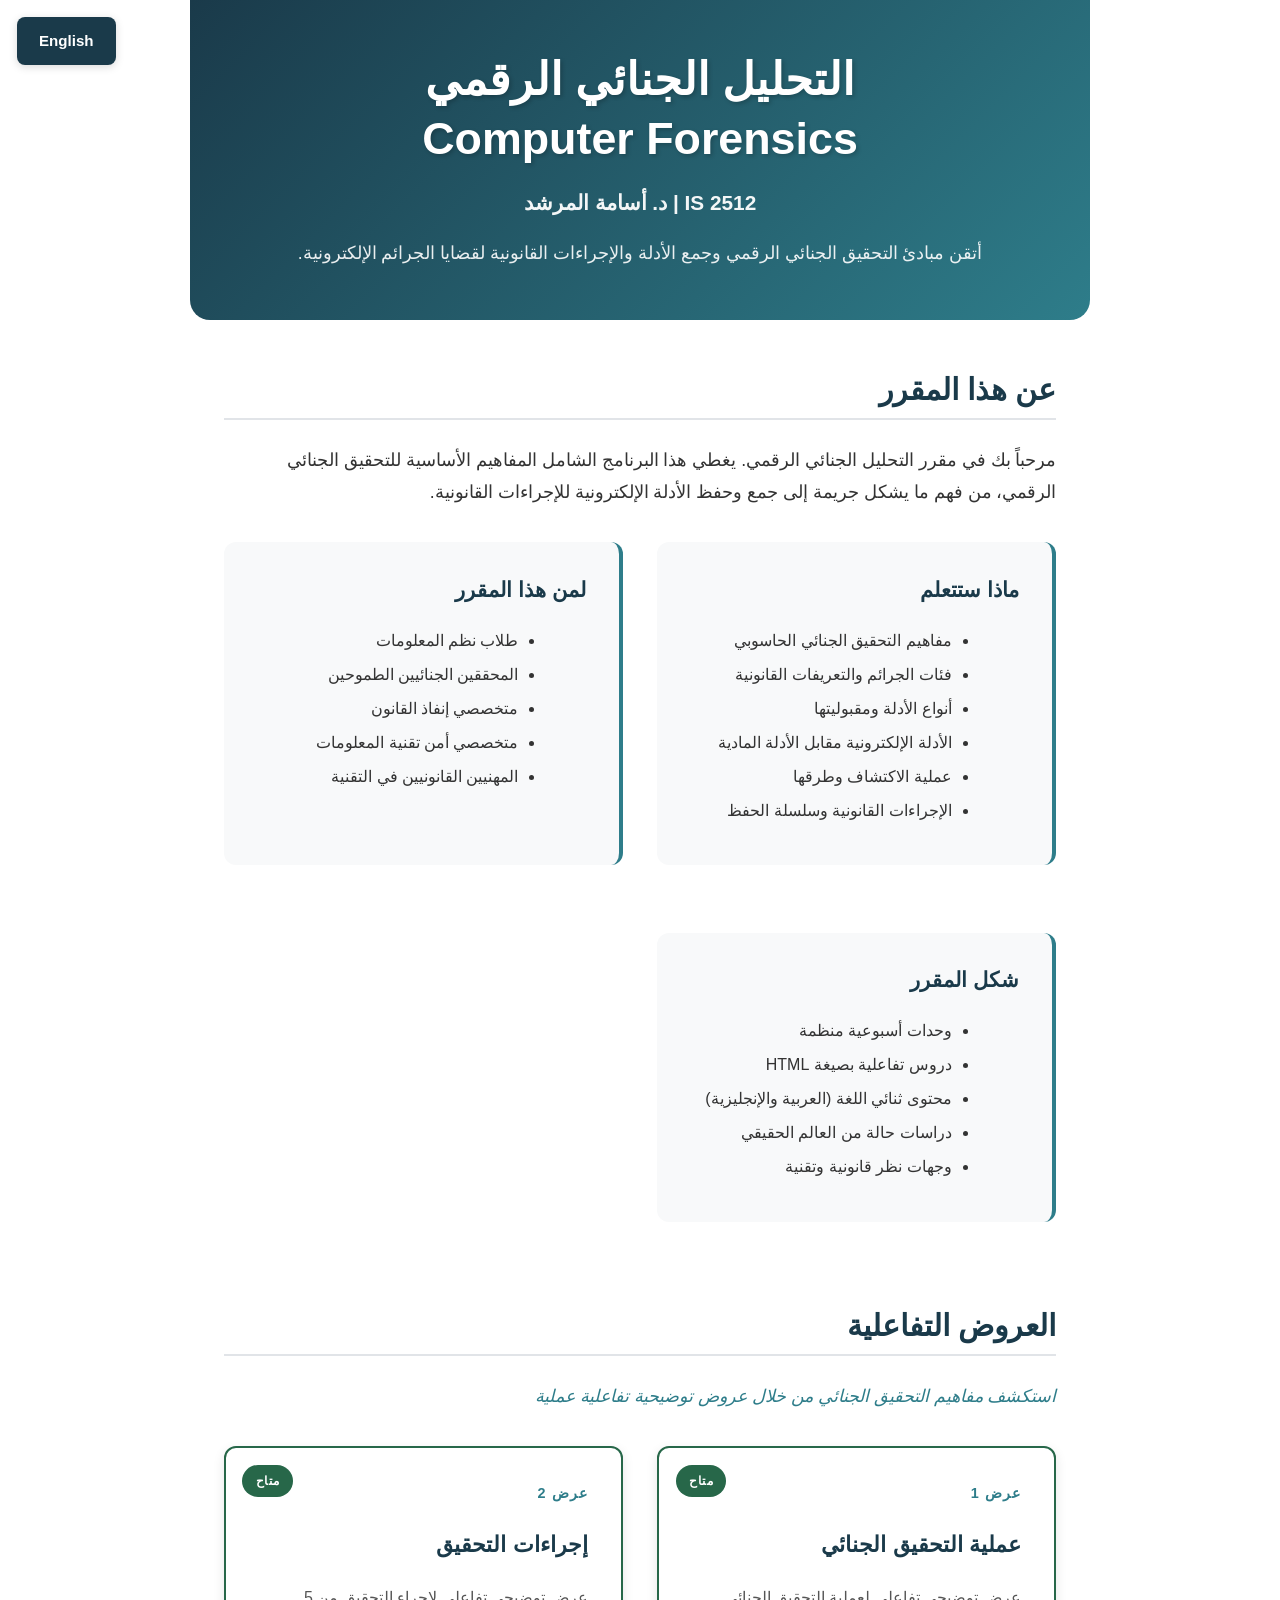
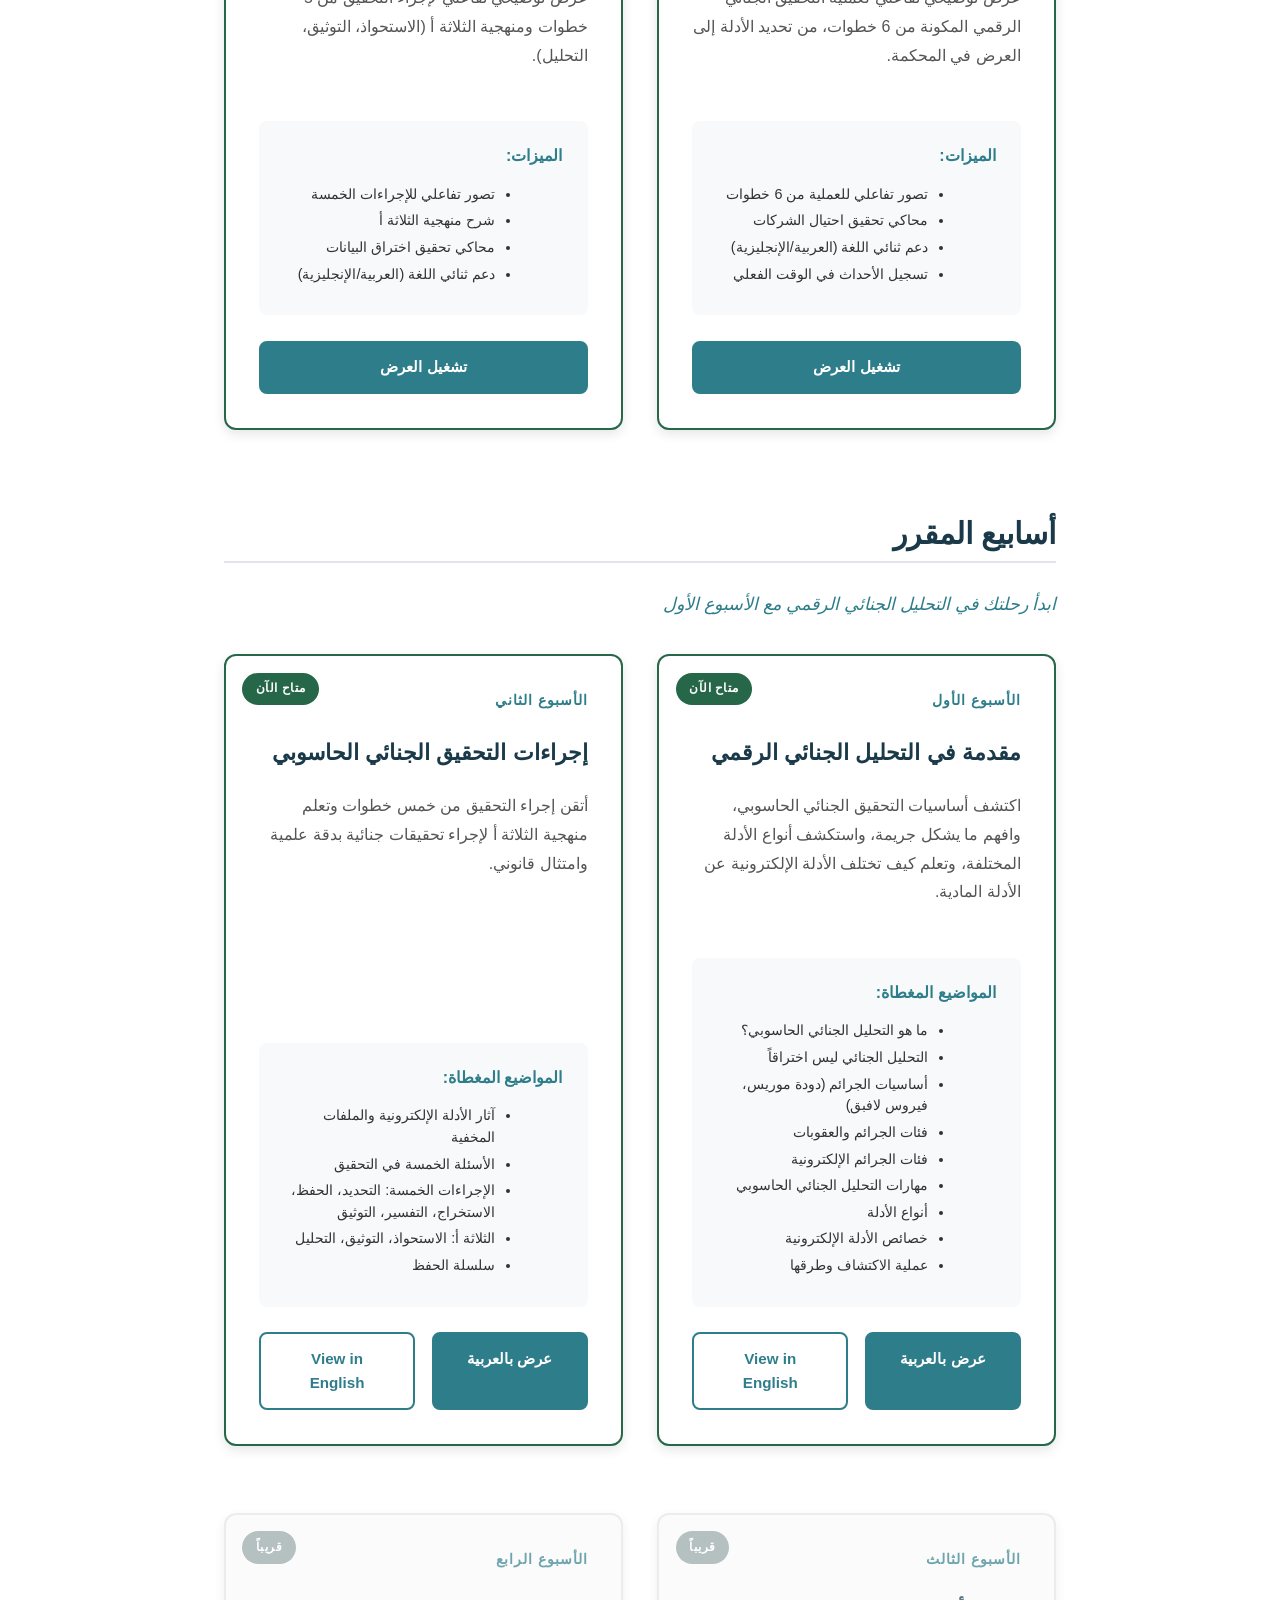
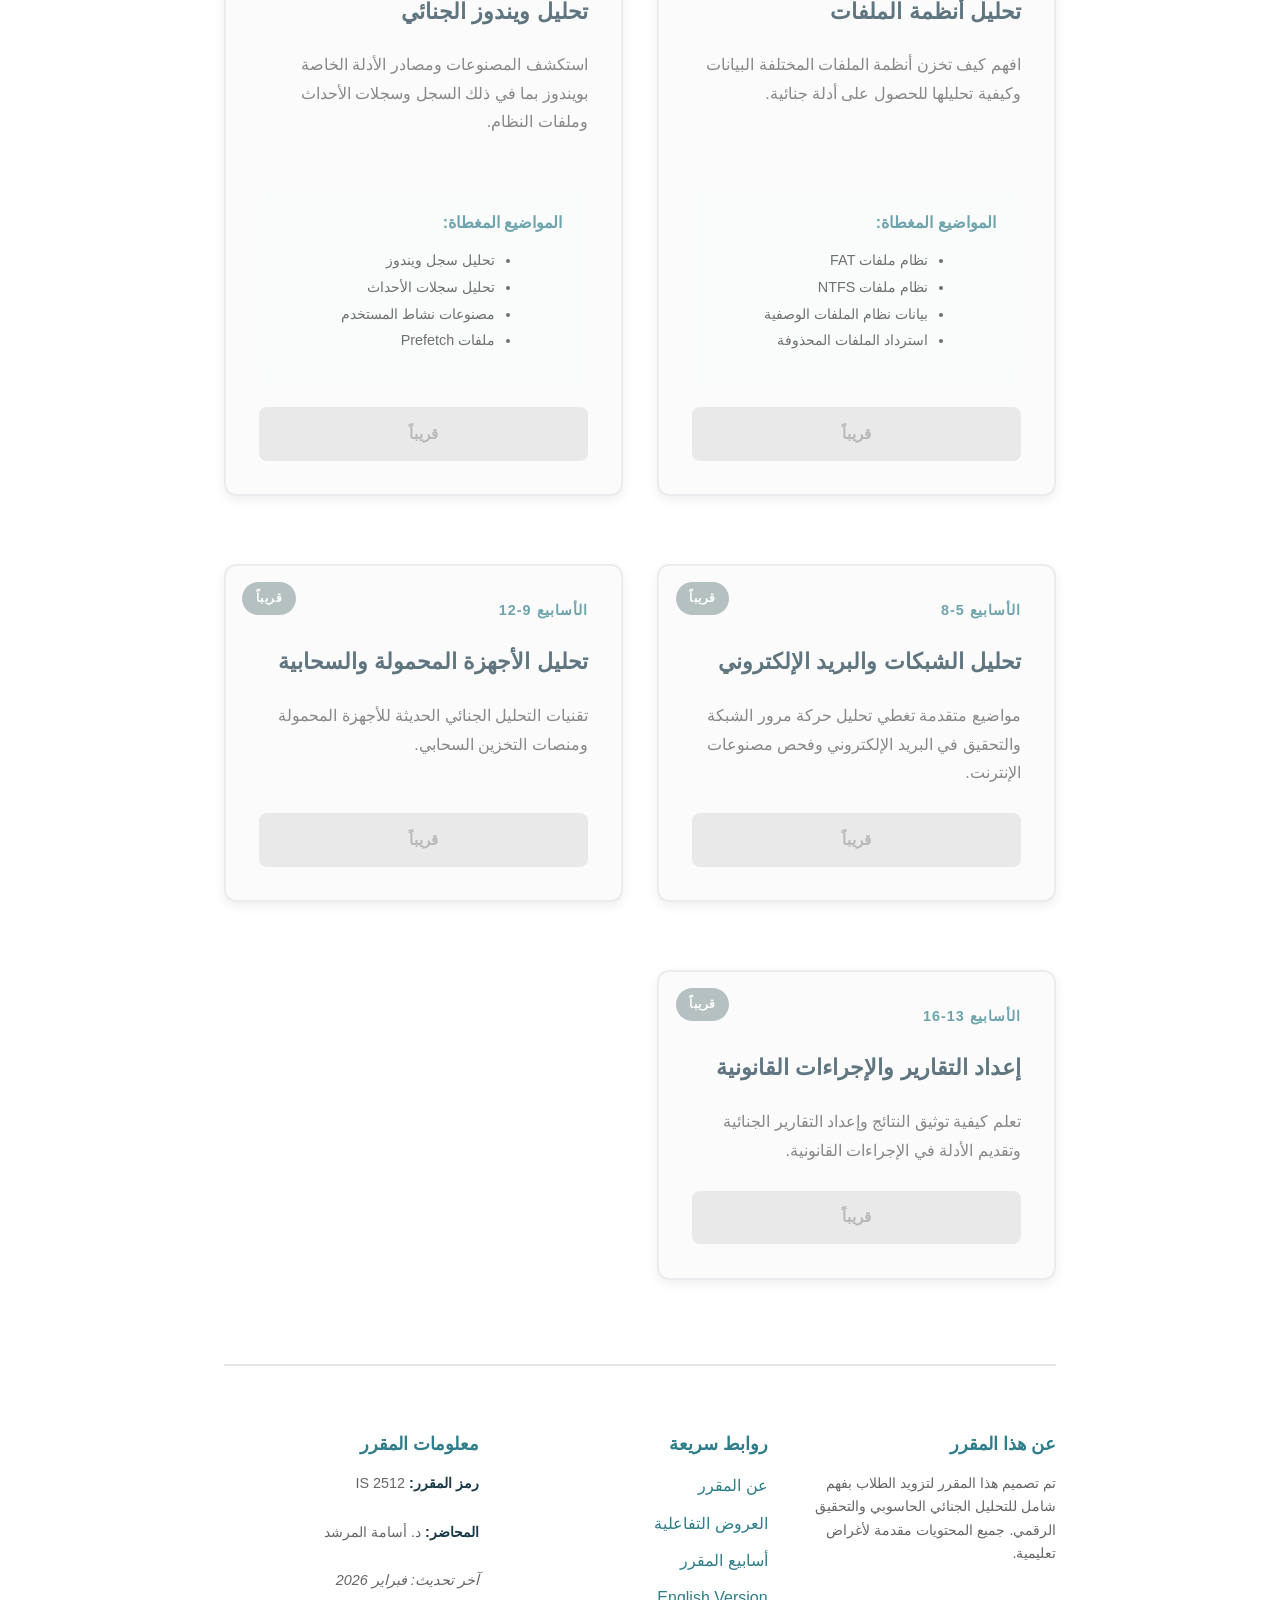
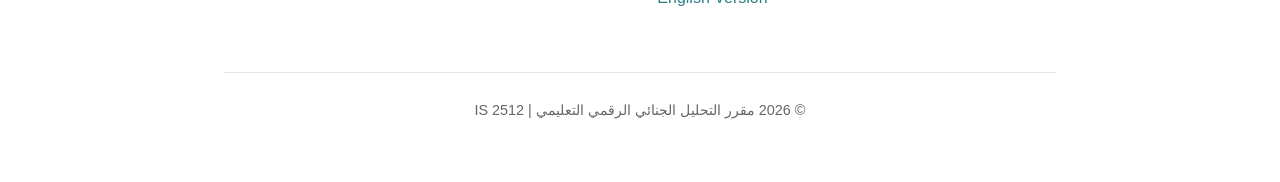
==== index_ar.html @ ced3e957 "first commit" ====
<!DOCTYPE html>
<html lang="ar" dir="rtl">
<head>
    <meta charset="UTF-8">
    <meta name="viewport" content="width=device-width, initial-scale=1.0">
    <meta name="description" content="مقرر التحليل الجنائي الرقمي - تعلم التحقيق الجنائي الرقمي وجمع الأدلة والجرائم الإلكترونية والإجراءات القانونية">
    <meta name="keywords" content="التحليل الجنائي الرقمي, الجرائم الإلكترونية, الأدلة الرقمية, التحقيق, الإجراءات القانونية, تعليم">
    <title>التحليل الجنائي الرقمي | Computer Forensics</title>
    <link rel="stylesheet" href="css/styles.css">
    <link href="https://fonts.googleapis.com/css2?family=Cairo:wght@400;600;700&display=swap" rel="stylesheet">
</head>
<body>
    <!-- Language Switcher -->
    <div class="language-switcher">
        <a href="index.html" class="lang-button" title="Switch to English">English</a>
    </div>

    <header class="course-header">
        <h1>التحليل الجنائي الرقمي<br>Computer Forensics</h1>
        <p class="course-subtitle">IS 2512 | د. أسامة المرشد</p>
        <p class="course-tagline">أتقن مبادئ التحقيق الجنائي الرقمي وجمع الأدلة والإجراءات القانونية لقضايا الجرائم الإلكترونية.</p>
    </header>

    <main>
        <!-- Course Overview Section -->
        <section id="overview" class="course-overview">
            <h2>عن هذا المقرر</h2>
            <p class="overview-intro">
                مرحباً بك في مقرر التحليل الجنائي الرقمي. يغطي هذا البرنامج الشامل
                المفاهيم الأساسية للتحقيق الجنائي الرقمي، من فهم ما يشكل جريمة
                إلى جمع وحفظ الأدلة الإلكترونية للإجراءات القانونية.
            </p>

            <div class="overview-grid">
                <article class="overview-card">
                    <h3>ماذا ستتعلم</h3>
                    <ul>
                        <li>مفاهيم التحقيق الجنائي الحاسوبي</li>
                        <li>فئات الجرائم والتعريفات القانونية</li>
                        <li>أنواع الأدلة ومقبوليتها</li>
                        <li>الأدلة الإلكترونية مقابل الأدلة المادية</li>
                        <li>عملية الاكتشاف وطرقها</li>
                        <li>الإجراءات القانونية وسلسلة الحفظ</li>
                    </ul>
                </article>

                <article class="overview-card">
                    <h3>لمن هذا المقرر</h3>
                    <ul>
                        <li>طلاب نظم المعلومات</li>
                        <li>المحققين الجنائيين الطموحين</li>
                        <li>متخصصي إنفاذ القانون</li>
                        <li>متخصصي أمن تقنية المعلومات</li>
                        <li>المهنيين القانونيين في التقنية</li>
                    </ul>
                </article>

                <article class="overview-card">
                    <h3>شكل المقرر</h3>
                    <ul>
                        <li>وحدات أسبوعية منظمة</li>
                        <li>دروس تفاعلية بصيغة HTML</li>
                        <li>محتوى ثنائي اللغة (العربية والإنجليزية)</li>
                        <li>دراسات حالة من العالم الحقيقي</li>
                        <li>وجهات نظر قانونية وتقنية</li>
                    </ul>
                </article>
            </div>
        </section>

        <!-- Interactive Demos Section -->
        <section id="demos" class="modules-section">
            <h2>العروض التفاعلية</h2>
            <p class="section-intro">استكشف مفاهيم التحقيق الجنائي من خلال عروض توضيحية تفاعلية عملية</p>

            <div class="week-cards-grid">
                <!-- Forensic Process Demo -->
                <article class="week-card available">
                    <div class="week-number">عرض 1</div>
                    <span class="status-badge available">متاح</span>

                    <h3>عملية التحقيق الجنائي</h3>
                    <p class="week-description">
                        عرض توضيحي تفاعلي لعملية التحقيق الجنائي الرقمي المكونة من 6 خطوات،
                        من تحديد الأدلة إلى العرض في المحكمة.
                    </p>

                    <div class="week-topics">
                        <h4>الميزات:</h4>
                        <ul>
                            <li>تصور تفاعلي للعملية من 6 خطوات</li>
                            <li>محاكي تحقيق احتيال الشركات</li>
                            <li>دعم ثنائي اللغة (العربية/الإنجليزية)</li>
                            <li>تسجيل الأحداث في الوقت الفعلي</li>
                        </ul>
                    </div>

                    <div class="week-actions">
                        <a href="demos/forensic_process_demo.html" class="btn btn-primary">
                            <span>تشغيل العرض</span>
                        </a>
                    </div>
                </article>

                <!-- Investigation Procedures Demo -->
                <article class="week-card available">
                    <div class="week-number">عرض 2</div>
                    <span class="status-badge available">متاح</span>

                    <h3>إجراءات التحقيق</h3>
                    <p class="week-description">
                        عرض توضيحي تفاعلي لإجراء التحقيق من 5 خطوات
                        ومنهجية الثلاثة أ (الاستحواذ، التوثيق، التحليل).
                    </p>

                    <div class="week-topics">
                        <h4>الميزات:</h4>
                        <ul>
                            <li>تصور تفاعلي للإجراءات الخمسة</li>
                            <li>شرح منهجية الثلاثة أ</li>
                            <li>محاكي تحقيق اختراق البيانات</li>
                            <li>دعم ثنائي اللغة (العربية/الإنجليزية)</li>
                        </ul>
                    </div>

                    <div class="week-actions">
                        <a href="demos/investigation_procedures_demo.html" class="btn btn-primary">
                            <span>تشغيل العرض</span>
                        </a>
                    </div>
                </article>
            </div>
        </section>

        <!-- Course Weeks Section -->
        <section id="modules" class="modules-section">
            <h2>أسابيع المقرر</h2>
            <p class="section-intro">ابدأ رحلتك في التحليل الجنائي الرقمي مع الأسبوع الأول</p>

            <div class="week-cards-grid">
                <!-- Week 1 - Available -->
                <article class="week-card available">
                    <div class="week-number">الأسبوع الأول</div>
                    <span class="status-badge available">متاح الآن</span>

                    <h3>مقدمة في التحليل الجنائي الرقمي</h3>
                    <p class="week-description">
                        اكتشف أساسيات التحقيق الجنائي الحاسوبي، وافهم ما يشكل جريمة،
                        واستكشف أنواع الأدلة المختلفة، وتعلم كيف تختلف الأدلة الإلكترونية
                        عن الأدلة المادية.
                    </p>

                    <div class="week-topics">
                        <h4>المواضيع المغطاة:</h4>
                        <ul>
                            <li>ما هو التحليل الجنائي الحاسوبي؟</li>
                            <li>التحليل الجنائي ليس اختراقاً</li>
                            <li>أساسيات الجرائم (دودة موريس، فيروس لافبق)</li>
                            <li>فئات الجرائم والعقوبات</li>
                            <li>فئات الجرائم الإلكترونية</li>
                            <li>مهارات التحليل الجنائي الحاسوبي</li>
                            <li>أنواع الأدلة</li>
                            <li>خصائص الأدلة الإلكترونية</li>
                            <li>عملية الاكتشاف وطرقها</li>
                        </ul>
                    </div>

                    <div class="week-actions">
                        <a href="weeks/week1_ar.html" class="btn btn-primary">
                            <span>عرض بالعربية</span>
                        </a>
                        <a href="weeks/week1.html" class="btn btn-secondary">
                            <span>View in English</span>
                        </a>
                    </div>
                </article>

                <!-- Week 2 - Available -->
                <article class="week-card available">
                    <div class="week-number">الأسبوع الثاني</div>
                    <span class="status-badge available">متاح الآن</span>

                    <h3>إجراءات التحقيق الجنائي الحاسوبي</h3>
                    <p class="week-description">
                        أتقن إجراء التحقيق من خمس خطوات وتعلم منهجية الثلاثة أ
                        لإجراء تحقيقات جنائية بدقة علمية وامتثال قانوني.
                    </p>

                    <div class="week-topics">
                        <h4>المواضيع المغطاة:</h4>
                        <ul>
                            <li>آثار الأدلة الإلكترونية والملفات المخفية</li>
                            <li>الأسئلة الخمسة في التحقيق</li>
                            <li>الإجراءات الخمسة: التحديد، الحفظ، الاستخراج، التفسير، التوثيق</li>
                            <li>الثلاثة أ: الاستحواذ، التوثيق، التحليل</li>
                            <li>سلسلة الحفظ</li>
                        </ul>
                    </div>

                    <div class="week-actions">
                        <a href="weeks/week2_ar.html" class="btn btn-primary">
                            <span>عرض بالعربية</span>
                        </a>
                        <a href="weeks/week2.html" class="btn btn-secondary">
                            <span>View in English</span>
                        </a>
                    </div>
                </article>

                <!-- Week 3 - Coming Soon -->
                <article class="week-card coming-soon">
                    <div class="week-number">الأسبوع الثالث</div>
                    <span class="status-badge coming-soon">قريباً</span>

                    <h3>تحليل أنظمة الملفات</h3>
                    <p class="week-description">
                        افهم كيف تخزن أنظمة الملفات المختلفة البيانات وكيفية
                        تحليلها للحصول على أدلة جنائية.
                    </p>

                    <div class="week-topics">
                        <h4>المواضيع المغطاة:</h4>
                        <ul>
                            <li>نظام ملفات FAT</li>
                            <li>نظام ملفات NTFS</li>
                            <li>بيانات نظام الملفات الوصفية</li>
                            <li>استرداد الملفات المحذوفة</li>
                        </ul>
                    </div>

                    <div class="week-actions">
                        <a href="#" class="btn btn-disabled">
                            <span>قريباً</span>
                        </a>
                    </div>
                </article>

                <!-- Week 4 - Coming Soon -->
                <article class="week-card coming-soon">
                    <div class="week-number">الأسبوع الرابع</div>
                    <span class="status-badge coming-soon">قريباً</span>

                    <h3>تحليل ويندوز الجنائي</h3>
                    <p class="week-description">
                        استكشف المصنوعات ومصادر الأدلة الخاصة بويندوز
                        بما في ذلك السجل وسجلات الأحداث وملفات النظام.
                    </p>

                    <div class="week-topics">
                        <h4>المواضيع المغطاة:</h4>
                        <ul>
                            <li>تحليل سجل ويندوز</li>
                            <li>تحليل سجلات الأحداث</li>
                            <li>مصنوعات نشاط المستخدم</li>
                            <li>ملفات Prefetch</li>
                        </ul>
                    </div>

                    <div class="week-actions">
                        <a href="#" class="btn btn-disabled">
                            <span>قريباً</span>
                        </a>
                    </div>
                </article>

                <!-- Weeks 5-16 Coming Soon (simplified) -->
                <article class="week-card coming-soon">
                    <div class="week-number">الأسابيع 5-8</div>
                    <span class="status-badge coming-soon">قريباً</span>

                    <h3>تحليل الشبكات والبريد الإلكتروني</h3>
                    <p class="week-description">
                        مواضيع متقدمة تغطي تحليل حركة مرور الشبكة والتحقيق في البريد الإلكتروني
                        وفحص مصنوعات الإنترنت.
                    </p>

                    <div class="week-actions">
                        <a href="#" class="btn btn-disabled">
                            <span>قريباً</span>
                        </a>
                    </div>
                </article>

                <article class="week-card coming-soon">
                    <div class="week-number">الأسابيع 9-12</div>
                    <span class="status-badge coming-soon">قريباً</span>

                    <h3>تحليل الأجهزة المحمولة والسحابية</h3>
                    <p class="week-description">
                        تقنيات التحليل الجنائي الحديثة للأجهزة المحمولة ومنصات
                        التخزين السحابي.
                    </p>

                    <div class="week-actions">
                        <a href="#" class="btn btn-disabled">
                            <span>قريباً</span>
                        </a>
                    </div>
                </article>

                <article class="week-card coming-soon">
                    <div class="week-number">الأسابيع 13-16</div>
                    <span class="status-badge coming-soon">قريباً</span>

                    <h3>إعداد التقارير والإجراءات القانونية</h3>
                    <p class="week-description">
                        تعلم كيفية توثيق النتائج وإعداد التقارير الجنائية
                        وتقديم الأدلة في الإجراءات القانونية.
                    </p>

                    <div class="week-actions">
                        <a href="#" class="btn btn-disabled">
                            <span>قريباً</span>
                        </a>
                    </div>
                </article>
            </div>
        </section>
    </main>

    <footer>
        <section class="footer-content">
            <div class="footer-info">
                <h3>عن هذا المقرر</h3>
                <p>
                    تم تصميم هذا المقرر لتزويد الطلاب بفهم شامل
                    للتحليل الجنائي الحاسوبي والتحقيق الرقمي. جميع المحتويات مقدمة لأغراض تعليمية.
                </p>
            </div>

            <div class="footer-links">
                <h3>روابط سريعة</h3>
                <ul>
                    <li><a href="#overview">عن المقرر</a></li>
                    <li><a href="#demos">العروض التفاعلية</a></li>
                    <li><a href="#modules">أسابيع المقرر</a></li>
                    <li><a href="index.html">English Version</a></li>
                </ul>
            </div>

            <div class="footer-license">
                <h3>معلومات المقرر</h3>
                <p>
                    <strong>رمز المقرر:</strong> IS 2512
                </p>
                <p>
                    <strong>المحاضر:</strong> د. أسامة المرشد
                </p>
                <p class="last-updated">آخر تحديث: فبراير 2026</p>
            </div>
        </section>

        <div class="footer-bottom">
            <p>&copy; 2026 مقرر التحليل الجنائي الرقمي التعليمي | IS 2512</p>
        </div>
    </footer>
</body>
</html>
---- css/styles.css ----
/* ===================================
   Computer Forensics Course
   Stylesheet for Screen and Print
   Based on Network Security Style
   =================================== */

/* === BASE STYLES === */
* {
    margin: 0;
    padding: 0;
    box-sizing: border-box;
}

:root {
    /* Color Palette - Forensics Investigation Theme */
    --primary-color: #1a3a4a;
    --secondary-color: #2e7d8a;
    --accent-color: #d4af37;
    --text-color: #333;
    --light-gray: #f8f9fa;
    --border-color: #e1e4e8;
    --highlight-bg: #fff3cd;
    --success-color: #276749;
    --warning-color: #c05621;

    /* Typography */
    --font-family: -apple-system, BlinkMacSystemFont, "Segoe UI", Helvetica, Arial, sans-serif;
    --mono-font: "Courier New", Courier, monospace;
    --base-font-size: 16px;
    --line-height: 1.6;

    /* Spacing */
    --spacing-xs: 0.5rem;
    --spacing-sm: 1rem;
    --spacing-md: 1.5rem;
    --spacing-lg: 2rem;
    --spacing-xl: 3rem;
}

body {
    font-family: var(--font-family);
    font-size: var(--base-font-size);
    line-height: var(--line-height);
    color: var(--text-color);
    background-color: #ffffff;
    max-width: 900px;
    margin: 0 auto;
    padding: var(--spacing-lg);
}

/* === TYPOGRAPHY === */
h1, h2, h3, h4, h5, h6 {
    color: var(--primary-color);
    font-weight: 600;
    line-height: 1.3;
    margin-top: var(--spacing-lg);
    margin-bottom: var(--spacing-md);
}

h1 {
    font-size: 2.5em;
    border-bottom: 3px solid var(--secondary-color);
    padding-bottom: var(--spacing-sm);
    margin-top: 0;
}

h2 {
    font-size: 2em;
    border-bottom: 2px solid var(--border-color);
    padding-bottom: var(--spacing-xs);
}

h3 {
    font-size: 1.5em;
    color: var(--secondary-color);
}

h4 {
    font-size: 1.2em;
    font-weight: 600;
}

p {
    margin-bottom: var(--spacing-md);
}

ul, ol {
    margin-left: var(--spacing-lg);
    margin-bottom: var(--spacing-md);
}

li {
    margin-bottom: var(--spacing-xs);
}

ul ul, ol ol, ul ol, ol ul {
    margin-top: var(--spacing-xs);
    margin-bottom: var(--spacing-xs);
}

strong {
    color: var(--primary-color);
    font-weight: 600;
}

em {
    font-style: italic;
    color: var(--accent-color);
}

/* === HEADER === */
header {
    text-align: center;
    margin-bottom: var(--spacing-xl);
    padding: var(--spacing-lg);
    background: linear-gradient(135deg, var(--primary-color) 0%, var(--secondary-color) 100%);
    color: white;
    border-radius: 8px;
}

header h1 {
    color: white;
    border-bottom: none;
    margin-bottom: var(--spacing-sm);
}

.subtitle {
    font-size: 1.2em;
    font-style: italic;
    opacity: 0.9;
}

/* === TABLE OF CONTENTS === */
.table-of-contents {
    background-color: var(--light-gray);
    border: 2px solid var(--border-color);
    border-radius: 8px;
    padding: var(--spacing-md);
    margin-bottom: var(--spacing-xl);
}

.table-of-contents h2 {
    font-size: 1.3em;
    margin-top: 0;
    border-bottom: none;
    color: var(--secondary-color);
}

.table-of-contents ul {
    list-style-type: none;
    margin-left: 0;
}

.table-of-contents li {
    margin-bottom: var(--spacing-sm);
}

.table-of-contents a {
    color: var(--secondary-color);
    text-decoration: none;
    font-weight: 500;
    transition: color 0.3s ease;
}

.table-of-contents a:hover {
    color: var(--accent-color);
    text-decoration: underline;
}

/* === SECTIONS === */
section {
    margin-bottom: var(--spacing-xl);
}

.content-section {
    border-left: 4px solid var(--secondary-color);
    padding-left: var(--spacing-lg);
}

.section-intro {
    font-size: 1.1em;
    font-style: italic;
    color: var(--secondary-color);
    margin-bottom: var(--spacing-md);
}

/* === LEARNING OBJECTIVES === */
.learning-objectives {
    background-color: #e0f4f5;
    border: 2px solid var(--secondary-color);
    border-radius: 8px;
    padding: var(--spacing-lg);
    margin-bottom: var(--spacing-xl);
}

.learning-objectives h2 {
    color: var(--secondary-color);
    margin-top: 0;
    border-bottom: none;
}

.learning-objectives ul {
    margin-bottom: 0;
}

.learning-objectives li {
    font-weight: 500;
}

/* === SPECIAL BOXES === */
.key-message,
.definition,
.key-pattern,
.limitations-box,
.warning-box,
.forensic-note {
    padding: var(--spacing-md);
    margin: var(--spacing-md) 0;
    border-radius: 6px;
    border-left: 5px solid;
}

.key-message {
    background-color: var(--highlight-bg);
    border-left-color: var(--accent-color);
}

.definition {
    background-color: #d4edda;
    border-left-color: var(--success-color);
}

.key-pattern {
    background-color: #d1ecf1;
    border-left-color: #17a2b8;
}

.limitations-box {
    background-color: #f8d7da;
    border-left-color: #c53030;
}

.warning-box {
    background-color: #fff5f5;
    border-left-color: #c53030;
}

.forensic-note {
    background-color: #ebf8ff;
    border-left-color: var(--secondary-color);
}

.example {
    background-color: var(--light-gray);
    padding: var(--spacing-md);
    margin: var(--spacing-md) 0;
    border-left: 4px solid var(--border-color);
    border-radius: 4px;
}

/* === ARTICLES (Sub-sections) === */
article {
    margin-bottom: var(--spacing-lg);
}

.forensic-component,
.forensic-concept {
    background-color: #fafbfc;
    padding: var(--spacing-md);
    margin: var(--spacing-md) 0;
    border: 1px solid var(--border-color);
    border-radius: 6px;
}

.forensic-component h4,
.forensic-concept h4 {
    color: var(--secondary-color);
    margin-top: 0;
}

/* === CODE AND DIAGRAMS === */
.diagram-code {
    margin: var(--spacing-lg) 0;
}

.diagram-code pre {
    background-color: #f6f8fa;
    border: 1px solid var(--border-color);
    border-radius: 6px;
    padding: var(--spacing-md);
    overflow-x: auto;
    font-family: var(--mono-font);
    font-size: 0.9em;
    line-height: 1.4;
}

.diagram-code code {
    color: var(--primary-color);
}

.component-explanation {
    background-color: var(--light-gray);
    padding: var(--spacing-md);
    margin: var(--spacing-md) 0;
    border-radius: 6px;
}

.component-explanation p {
    margin-bottom: var(--spacing-sm);
}

.component-explanation strong {
    color: var(--secondary-color);
}

/* === IMAGES === */
figure {
    margin: var(--spacing-lg) 0;
    text-align: center;
}

figure img {
    max-width: 100%;
    height: auto;
    border: 1px solid var(--border-color);
    border-radius: 8px;
    box-shadow: 0 4px 6px rgba(0, 0, 0, 0.1);
}

figcaption {
    margin-top: var(--spacing-sm);
    font-style: italic;
    color: #666;
    font-size: 0.9em;
}

.content-image {
    max-width: 100%;
    height: auto;
    display: block;
    margin: 1.5rem auto;
    border: 1px solid var(--border-color);
    border-radius: 8px;
    box-shadow: 0 4px 6px rgba(0, 0, 0, 0.1);
}

/* === SUMMARY === */
.summary {
    background-color: #f0f9ff;
    padding: var(--spacing-lg);
    border: 2px solid var(--secondary-color);
    border-radius: 8px;
}

.summary h2 {
    color: var(--secondary-color);
    margin-top: 0;
}

.summary ol {
    margin-left: var(--spacing-xl);
}

.summary li {
    margin-bottom: var(--spacing-md);
    font-size: 1.05em;
}

/* === TABLES === */
table {
    width: 100%;
    border-collapse: collapse;
    margin: var(--spacing-md) 0;
    background: white;
    font-size: 0.95em;
}

table, th, td {
    border: 1px solid var(--border-color);
}

th, td {
    padding: 0.75rem 1rem;
    text-align: left;
    vertical-align: top;
    word-wrap: break-word;
    overflow-wrap: break-word;
    hyphens: auto;
}

th {
    background: var(--primary-color);
    color: white;
    font-weight: 600;
    white-space: nowrap;
}

td {
    background: white;
}

tbody tr:nth-child(even) td {
    background: var(--light-gray);
}

/* RTL table support */
[dir="rtl"] th,
[dir="rtl"] td {
    text-align: right;
}

/* === FOOTER === */
footer {
    margin-top: var(--spacing-xl);
    padding-top: var(--spacing-lg);
    border-top: 2px solid var(--border-color);
}

#image-credits {
    background-color: var(--light-gray);
    padding: var(--spacing-md);
    border-radius: 6px;
}

#image-credits h2 {
    font-size: 1.2em;
    margin-top: 0;
}

.credits-intro {
    font-style: italic;
    color: #666;
}

.credits-list {
    list-style-type: none;
    margin-left: 0;
    font-size: 0.85em;
}

.credits-list li {
    padding: var(--spacing-xs) 0;
    border-bottom: 1px solid var(--border-color);
}

.credits-list li:last-child {
    border-bottom: none;
}

/* === LINKS === */
a {
    color: var(--secondary-color);
    text-decoration: none;
}

a:hover {
    text-decoration: underline;
}

/* ===================================
   CSS DIAGRAMS FOR FORENSICS COURSE
   =================================== */

/* === GENERAL DIAGRAM STYLES === */
.diagram-container {
    margin: var(--spacing-xl) 0;
    padding: var(--spacing-md);
    background-color: var(--light-gray);
    border-radius: 8px;
    border: 1px solid var(--border-color);
}

.diagram-title-section {
    text-align: center;
    margin-bottom: var(--spacing-lg);
}

.diagram-title {
    font-size: 1.8em;
    color: var(--primary-color);
    margin-bottom: var(--spacing-xs);
}

.diagram-subtitle {
    font-size: 1em;
    color: #666;
    font-style: italic;
    margin: 0;
}

.diagram-note {
    text-align: center;
    font-size: 0.9em;
    color: #666;
    font-style: italic;
    margin-top: var(--spacing-md);
}

/* === FORENSICS SKILLS TRIANGLE === */
.skills-triangle-container {
    display: flex;
    justify-content: center;
    align-items: center;
    padding: 2rem;
    min-height: 350px;
}

.skills-triangle {
    position: relative;
    width: 300px;
    height: 260px;
}

.skill-pillar {
    position: absolute;
    width: 120px;
    height: 80px;
    border-radius: 10px;
    display: flex;
    justify-content: center;
    align-items: center;
    text-align: center;
    color: white;
    font-weight: 700;
    font-size: 0.85em;
    cursor: pointer;
    transition: all 0.3s ease;
    border: 3px solid white;
    box-shadow: 0 4px 15px rgba(0, 0, 0, 0.2);
    padding: 0.5rem;
    text-shadow: 1px 1px 2px rgba(0, 0, 0, 0.3);
}

.skill-pillar:hover {
    transform: scale(1.1);
    box-shadow: 0 6px 20px rgba(0, 0, 0, 0.3);
}

.pillar-legal {
    background-color: #1a3a4a;
    background: linear-gradient(135deg, #1a3a4a, #2e5a6a);
    top: 0;
    left: 50%;
    transform: translateX(-50%);
}

.pillar-tech {
    background-color: #2e7d8a;
    background: linear-gradient(135deg, #2e7d8a, #3d9aa8);
    bottom: 0;
    left: 0;
}

.pillar-investigative {
    background-color: #d4af37;
    background: linear-gradient(135deg, #d4af37, #b8962e);
    bottom: 0;
    right: 0;
}

.skills-center {
    position: absolute;
    top: 50%;
    left: 50%;
    transform: translate(-50%, -30%);
    text-align: center;
    font-weight: 600;
    color: var(--primary-color);
}

/* Triangle lines */
.skills-triangle::before {
    content: '';
    position: absolute;
    top: 40px;
    left: 50%;
    width: 0;
    height: 0;
    border-left: 120px solid transparent;
    border-right: 120px solid transparent;
    border-bottom: 180px solid rgba(46, 125, 138, 0.1);
    transform: translateX(-50%);
    z-index: -1;
}

/* === EVIDENCE TYPES GRID === */
.evidence-grid {
    display: grid;
    grid-template-columns: repeat(3, 1fr);
    gap: 1rem;
    margin: var(--spacing-lg) 0;
}

.evidence-card {
    padding: 1rem;
    border-radius: 10px;
    text-align: center;
    transition: transform 0.3s ease;
    border: 2px solid var(--border-color);
    background: white;
}

.evidence-card:hover {
    transform: translateY(-5px);
    box-shadow: 0 8px 20px rgba(0, 0, 0, 0.1);
}

.evidence-card h4 {
    margin-top: 0.5rem;
    margin-bottom: 0.5rem;
    color: var(--primary-color);
}

.evidence-card p {
    margin: 0;
    font-size: 0.85em;
    color: #666;
}

.evidence-icon {
    font-size: 2em;
    margin-bottom: 0.5rem;
}

.evidence-artifact { border-color: #2e7d8a; }
.evidence-artifact .evidence-icon { color: #2e7d8a; }

.evidence-inculpatory { border-color: #c53030; }
.evidence-inculpatory .evidence-icon { color: #c53030; }

.evidence-exculpatory { border-color: #276749; }
.evidence-exculpatory .evidence-icon { color: #276749; }

.evidence-admissible { border-color: #d4af37; }
.evidence-admissible .evidence-icon { color: #d4af37; }

.evidence-inadmissible { border-color: #6c757d; }
.evidence-inadmissible .evidence-icon { color: #6c757d; }

.evidence-tainted { border-color: #9b2c2c; }
.evidence-tainted .evidence-icon { color: #9b2c2c; }

/* === DATA CATEGORIES GRID === */
.data-categories-grid {
    display: grid;
    grid-template-columns: repeat(auto-fit, minmax(150px, 1fr));
    gap: 1rem;
    margin: var(--spacing-lg) 0;
}

.data-category-card {
    padding: 1.5rem 1rem;
    border-radius: 10px;
    text-align: center;
    background-color: var(--primary-color);
    background: linear-gradient(135deg, var(--primary-color), var(--secondary-color));
    color: white;
    transition: transform 0.3s ease;
}

.data-category-card:hover {
    transform: translateY(-5px);
}

.data-category-card h4 {
    color: white;
    margin: 0;
    font-size: 0.95em;
    text-shadow: 1px 1px 2px rgba(0, 0, 0, 0.3);
}

/* === DISCOVERY METHODS LIST === */
.discovery-methods {
    display: grid;
    grid-template-columns: repeat(2, 1fr);
    gap: 1rem;
    margin: var(--spacing-lg) 0;
}

.discovery-method {
    padding: 1.5rem;
    border-radius: 10px;
    border: 2px solid var(--secondary-color);
    background: white;
}

.discovery-method h4 {
    color: var(--secondary-color);
    margin-top: 0;
    margin-bottom: 0.5rem;
}

.discovery-method p {
    margin: 0;
    font-size: 0.9em;
    color: #666;
}

/* === RESPONSIVE DESIGN === */
@media screen and (max-width: 768px) {
    body {
        padding: var(--spacing-sm);
    }

    h1 {
        font-size: 2em;
    }

    h2 {
        font-size: 1.6em;
    }

    h3 {
        font-size: 1.3em;
    }

    .content-section {
        padding-left: var(--spacing-sm);
        border-left-width: 3px;
    }

    .evidence-grid {
        grid-template-columns: repeat(2, 1fr);
    }

    .discovery-methods {
        grid-template-columns: 1fr;
    }

    .skills-triangle-container {
        transform: scale(0.8);
    }
}

@media screen and (max-width: 480px) {
    .skills-triangle-container {
        transform: scale(0.6);
    }

    .evidence-grid {
        grid-template-columns: 1fr;
    }
}

/* ===================================
   PRINT STYLES FOR A4 FORMAT
   =================================== */
@media print {
    @page {
        size: A4;
        margin: 2cm 1.5cm;
    }

    body {
        font-size: 11pt;
        line-height: 1.5;
        color: #000;
        background: white;
        max-width: 100%;
        padding: 0;
        margin: 0;
    }

    nav,
    .no-print,
    .table-of-contents {
        display: none !important;
    }

    h1 {
        font-size: 20pt;
        page-break-before: auto;
        page-break-after: avoid;
        margin-top: 0;
    }

    h2 {
        font-size: 16pt;
        page-break-after: avoid;
        page-break-before: auto;
        margin-top: 1.5em;
    }

    h3 {
        font-size: 13pt;
        page-break-after: avoid;
    }

    h4 {
        font-size: 12pt;
        page-break-after: avoid;
    }

    p, li {
        orphans: 3;
        widows: 3;
    }

    a[href]:after {
        content: none !important;
    }

    a {
        color: #000;
        text-decoration: none;
    }

    section {
        page-break-inside: avoid;
        margin-bottom: 1.5em;
    }

    article {
        page-break-inside: avoid;
    }

    header {
        background: white !important;
        color: var(--primary-color) !important;
        border: 3pt solid var(--secondary-color);
        padding: 1cm;
        text-align: center;
        page-break-after: avoid;
        print-color-adjust: exact;
        -webkit-print-color-adjust: exact;
    }

    header h1 {
        color: #1a3a4a !important;
        border-bottom: 2pt solid #2e7d8a;
        padding-bottom: 0.5em;
    }

    .learning-objectives {
        background: #e0f4f5 !important;
        border: 2pt solid #2e7d8a !important;
        page-break-inside: avoid;
        padding: 0.5cm;
        margin: 0.5cm 0;
        print-color-adjust: exact;
        -webkit-print-color-adjust: exact;
    }

    .key-message {
        background: #fff9e6 !important;
        border-left: 4pt solid #d4af37 !important;
        page-break-inside: avoid;
        padding: 0.5cm;
        margin: 0.5cm 0;
        print-color-adjust: exact;
        -webkit-print-color-adjust: exact;
    }

    .definition {
        background: #e8f5e9 !important;
        border-left: 4pt solid #276749 !important;
        page-break-inside: avoid;
        padding: 0.5cm;
        margin: 0.5cm 0;
        print-color-adjust: exact;
        -webkit-print-color-adjust: exact;
    }

    .limitations-box,
    .warning-box {
        background: #ffebee !important;
        border-left: 4pt solid #c53030 !important;
        page-break-inside: avoid;
        padding: 0.5cm;
        margin: 0.5cm 0;
        print-color-adjust: exact;
        -webkit-print-color-adjust: exact;
    }

    .summary {
        background: #f0f9ff !important;
        border: 2pt solid #2e7d8a !important;
        page-break-inside: avoid;
        padding: 0.5cm;
        margin: 0.5cm 0;
        print-color-adjust: exact;
        -webkit-print-color-adjust: exact;
    }

    .diagram-container {
        page-break-inside: avoid;
        margin: 0.5cm 0;
    }

    .language-switcher {
        display: none !important;
    }

    [dir="rtl"] .content-section {
        border-left: none;
        border-right: 3pt solid #2e7d8a;
        padding-left: 0;
        padding-right: 0.5cm;
    }

    * {
        box-shadow: none !important;
        text-shadow: none !important;
    }

    body,
    h1, h2, h3, h4, h5, h6,
    p, li, td, th, span, div {
        color: #000 !important;
    }

    .content-section {
        border-left: 3pt solid #2e7d8a;
        padding-left: 0.5cm;
        print-color-adjust: exact;
        -webkit-print-color-adjust: exact;
    }

    /* Print styles for skill-pillar and data-category-card */
    .skill-pillar {
        background: #1a3a4a !important;
        color: white !important;
        border: 2pt solid #1a3a4a !important;
        print-color-adjust: exact;
        -webkit-print-color-adjust: exact;
    }

    .data-category-card {
        background: #1a3a4a !important;
        border: 2pt solid #1a3a4a !important;
        print-color-adjust: exact;
        -webkit-print-color-adjust: exact;
    }

    .data-category-card h4 {
        color: white !important;
    }
}

/* ============================================
   RTL SUPPORT FOR ARABIC
   ============================================ */

[dir="rtl"] {
    direction: rtl;
    text-align: right;
}

[dir="rtl"] .content-section {
    border-left: none;
    border-right: 4px solid var(--secondary-color);
    padding-left: 0;
    padding-right: var(--spacing-md);
}

[dir="rtl"] .table-of-contents {
    text-align: right;
}

[dir="rtl"] .table-of-contents a {
    padding-left: 0;
    padding-right: var(--spacing-sm);
}

[dir="rtl"] ul,
[dir="rtl"] ol {
    padding-right: 2rem;
    padding-left: 0;
    margin-right: 0;
    margin-left: 0;
}

[dir="rtl"] footer {
    text-align: right;
}

[dir="rtl"] .key-message,
[dir="rtl"] .definition,
[dir="rtl"] .key-pattern,
[dir="rtl"] .limitations-box,
[dir="rtl"] .warning-box,
[dir="rtl"] .forensic-note {
    border-left: none;
    border-right: 5px solid;
}

[dir="rtl"] .key-message { border-right-color: var(--accent-color); }
[dir="rtl"] .definition { border-right-color: var(--success-color); }
[dir="rtl"] .key-pattern { border-right-color: #17a2b8; }
[dir="rtl"] .limitations-box { border-right-color: #c53030; }
[dir="rtl"] .warning-box { border-right-color: #c53030; }
[dir="rtl"] .forensic-note { border-right-color: var(--secondary-color); }

/* ============================================
   ARABIC TYPOGRAPHY
   ============================================ */

[lang="ar"] {
    font-family: 'Cairo', 'Noto Sans Arabic', 'Segoe UI', 'Tahoma', sans-serif;
    font-size: 1.05rem;
    line-height: 1.8;
}

[lang="ar"] h1 {
    font-size: 2.2rem;
    font-weight: 700;
}

[lang="ar"] h2 {
    font-size: 1.8rem;
    font-weight: 700;
}

[lang="ar"] h3 {
    font-size: 1.5rem;
    font-weight: 600;
}

[lang="ar"] p,
[lang="ar"] li {
    line-height: 1.8;
}

/* ============================================
   LANGUAGE SWITCHER
   ============================================ */

.language-switcher {
    position: fixed;
    top: 1rem;
    right: 1rem;
    z-index: 1000;
}

[dir="rtl"] .language-switcher {
    right: auto;
    left: 1rem;
}

.lang-button {
    display: inline-block;
    padding: 0.6rem 1.2rem;
    background: var(--primary-color);
    color: white;
    text-decoration: none;
    border-radius: 8px;
    font-weight: 600;
    font-size: 0.9rem;
    transition: all 0.3s ease;
    box-shadow: 0 2px 8px rgba(0, 0, 0, 0.15);
    border: 2px solid transparent;
}

.lang-button:hover {
    background: var(--secondary-color);
    transform: translateY(-2px);
    box-shadow: 0 4px 12px rgba(0, 0, 0, 0.2);
    text-decoration: none;
}

.lang-button:active {
    transform: translateY(0);
    box-shadow: 0 2px 4px rgba(0, 0, 0, 0.15);
}

/* ===================================
   LANDING PAGE COMPONENTS
   =================================== */

.course-header {
    text-align: center;
    padding: var(--spacing-xl) 0;
    background: linear-gradient(135deg, #1a3a4a 0%, #2e7d8a 100%);
    color: white;
    margin: calc(var(--spacing-lg) * -1) calc(var(--spacing-lg) * -1) var(--spacing-xl);
    border-radius: 0 0 20px 20px;
}

.course-header h1 {
    color: white;
    border: none;
    margin-bottom: var(--spacing-sm);
    padding-bottom: 0;
    font-size: 2.8em;
    text-shadow: 2px 2px 4px rgba(0,0,0,0.2);
}

.course-subtitle {
    font-size: 1.3em;
    font-weight: 600;
    margin-bottom: var(--spacing-sm);
    opacity: 0.95;
}

.course-tagline {
    font-size: 1.1em;
    opacity: 0.9;
    max-width: 700px;
    margin: 0 auto;
    line-height: 1.6;
}

.course-overview {
    margin-bottom: var(--spacing-xl);
}

.overview-intro {
    font-size: 1.1em;
    line-height: 1.8;
    color: var(--text-color);
    margin-bottom: var(--spacing-lg);
}

.overview-grid {
    display: grid;
    grid-template-columns: repeat(auto-fit, minmax(280px, 1fr));
    gap: var(--spacing-lg);
    margin-top: var(--spacing-lg);
}

.overview-card {
    background: var(--light-gray);
    padding: var(--spacing-lg);
    border-radius: 12px;
    border-left: 4px solid var(--secondary-color);
    transition: transform 0.3s ease, box-shadow 0.3s ease;
}

.overview-card:hover {
    transform: translateY(-5px);
    box-shadow: 0 8px 20px rgba(0,0,0,0.1);
}

.overview-card h3 {
    margin-top: 0;
    color: var(--primary-color);
    font-size: 1.3em;
}

.overview-card ul {
    margin-left: var(--spacing-lg);
    margin-bottom: 0;
}

.overview-card li {
    margin-bottom: var(--spacing-xs);
    line-height: 1.6;
}

[dir="rtl"] .overview-card {
    border-left: none;
    border-right: 4px solid var(--secondary-color);
}

[dir="rtl"] .overview-card ul {
    margin-left: 0;
    margin-right: var(--spacing-lg);
}

.modules-section {
    margin-bottom: var(--spacing-xl);
}

.week-cards-grid {
    display: grid;
    grid-template-columns: repeat(auto-fill, minmax(300px, 1fr));
    gap: var(--spacing-lg);
    margin-top: var(--spacing-lg);
}

.week-card {
    background: white;
    border-radius: 12px;
    padding: var(--spacing-lg);
    box-shadow: 0 4px 12px rgba(0,0,0,0.1);
    border: 2px solid var(--border-color);
    position: relative;
    transition: all 0.3s ease;
    display: flex;
    flex-direction: column;
}

.week-card:hover {
    box-shadow: 0 8px 24px rgba(0,0,0,0.15);
    transform: translateY(-5px);
}

.week-card.available {
    border-color: var(--success-color);
}

.week-card.coming-soon {
    opacity: 0.7;
    background: #f9f9f9;
}

.week-number {
    font-size: 0.9em;
    font-weight: 700;
    color: var(--secondary-color);
    text-transform: uppercase;
    letter-spacing: 1px;
    margin-bottom: var(--spacing-xs);
}

.status-badge {
    position: absolute;
    top: var(--spacing-sm);
    right: var(--spacing-sm);
    padding: 0.4rem 0.8rem;
    border-radius: 20px;
    font-size: 0.75em;
    font-weight: 600;
    text-transform: uppercase;
    letter-spacing: 0.5px;
}

.status-badge.available {
    background: var(--success-color);
    color: white;
}

.status-badge.coming-soon {
    background: #95a5a6;
    color: white;
}

[dir="rtl"] .status-badge {
    right: auto;
    left: var(--spacing-sm);
}

.week-card h3 {
    margin-top: var(--spacing-sm);
    margin-bottom: var(--spacing-md);
    color: var(--primary-color);
    font-size: 1.4em;
    line-height: 1.3;
}

.week-description {
    color: #555;
    line-height: 1.7;
    margin-bottom: var(--spacing-md);
    flex-grow: 1;
}

.week-topics {
    margin-top: var(--spacing-md);
    padding: var(--spacing-md);
    background: var(--light-gray);
    border-radius: 8px;
    margin-bottom: var(--spacing-md);
}

.week-topics h4 {
    margin-top: 0;
    margin-bottom: var(--spacing-sm);
    font-size: 1em;
    color: var(--secondary-color);
}

.week-topics ul {
    margin-left: var(--spacing-lg);
    margin-bottom: 0;
}

.week-topics li {
    font-size: 0.9em;
    margin-bottom: 0.3rem;
    line-height: 1.5;
}

[dir="rtl"] .week-topics ul {
    margin-left: 0;
    margin-right: var(--spacing-lg);
}

.week-actions {
    display: flex;
    gap: var(--spacing-sm);
    margin-top: auto;
}

/* === BUTTON STYLES === */
.btn {
    display: inline-block;
    padding: 0.75rem 1.5rem;
    border-radius: 8px;
    text-decoration: none;
    font-weight: 600;
    text-align: center;
    transition: all 0.3s ease;
    border: 2px solid transparent;
    cursor: pointer;
    font-size: 0.95em;
    flex: 1;
}

.btn span {
    display: block;
}

.btn-primary {
    background: var(--secondary-color);
    color: white;
    border-color: var(--secondary-color);
}

.btn-primary:hover {
    background: #256a75;
    border-color: #256a75;
    transform: translateY(-2px);
    box-shadow: 0 4px 12px rgba(46, 125, 138, 0.3);
    text-decoration: none;
}

.btn-secondary {
    background: white;
    color: var(--secondary-color);
    border-color: var(--secondary-color);
}

.btn-secondary:hover {
    background: var(--secondary-color);
    color: white;
    transform: translateY(-2px);
    box-shadow: 0 4px 12px rgba(46, 125, 138, 0.2);
    text-decoration: none;
}

.btn-disabled {
    background: #e0e0e0;
    color: #999;
    border-color: #e0e0e0;
    cursor: not-allowed;
}

.btn-disabled:hover {
    transform: none;
    box-shadow: none;
}

/* === FOOTER === */
.footer-content {
    display: grid;
    grid-template-columns: repeat(auto-fit, minmax(250px, 1fr));
    gap: var(--spacing-lg);
    margin-bottom: var(--spacing-lg);
}

.footer-content h3 {
    font-size: 1.1em;
    margin-bottom: var(--spacing-sm);
}

.footer-content p {
    font-size: 0.9em;
    line-height: 1.6;
    color: #666;
}

.footer-links ul {
    list-style: none;
    margin-left: 0;
    padding: 0;
}

.footer-links li {
    margin-bottom: var(--spacing-xs);
}

.footer-links a {
    color: var(--secondary-color);
    text-decoration: none;
    transition: color 0.3s ease;
}

.footer-links a:hover {
    color: var(--primary-color);
    text-decoration: underline;
}

.footer-license a {
    color: var(--secondary-color);
    font-weight: 600;
}

.last-updated {
    font-style: italic;
    color: #999;
    font-size: 0.85em;
}

.footer-bottom {
    text-align: center;
    padding-top: var(--spacing-md);
    border-top: 1px solid var(--border-color);
    color: #666;
    font-size: 0.9em;
}

/* === RESPONSIVE DESIGN FOR LANDING PAGE === */
@media screen and (max-width: 768px) {
    .course-header h1 {
        font-size: 2em;
    }

    .course-subtitle {
        font-size: 1.1em;
    }

    .course-tagline {
        font-size: 1em;
    }

    .overview-grid {
        grid-template-columns: 1fr;
    }

    .week-cards-grid {
        grid-template-columns: 1fr;
    }

    .week-actions {
        flex-direction: column;
    }

    .footer-content {
        grid-template-columns: 1fr;
    }

    .language-switcher {
        top: 0.5rem;
        right: 0.5rem;
    }

    [dir="rtl"] .language-switcher {
        right: auto;
        left: 0.5rem;
    }

    .lang-button {
        padding: 0.5rem 1rem;
        font-size: 0.85rem;
    }
}

@media screen and (max-width: 480px) {
    .course-header {
        padding: var(--spacing-lg) var(--spacing-sm);
    }

    .course-header h1 {
        font-size: 1.6em;
    }

    .btn {
        padding: 0.6rem 1rem;
        font-size: 0.9em;
    }

    [lang="ar"] {
        font-size: 1rem;
    }

    [lang="ar"] h1 {
        font-size: 1.8rem;
    }

    [lang="ar"] h2 {
        font-size: 1.5rem;
    }

    [lang="ar"] h3 {
        font-size: 1.3rem;
    }
}

/* === CASE STUDY CARD === */
.case-study {
    background: linear-gradient(135deg, #f8f9fa, #e9ecef);
    padding: var(--spacing-lg);
    border-radius: 12px;
    border-left: 4px solid var(--accent-color);
    margin: var(--spacing-lg) 0;
}

.case-study h4 {
    color: var(--primary-color);
    margin-top: 0;
}

[dir="rtl"] .case-study {
    border-left: none;
    border-right: 4px solid var(--accent-color);
}

/* === LEGAL INDICATOR === */
.legal-indicator {
    display: inline-block;
    padding: 0.25rem 0.5rem;
    background: var(--accent-color);
    color: white;
    border-radius: 4px;
    font-size: 0.8em;
    font-weight: 600;
    margin-left: 0.5rem;
}

[dir="rtl"] .legal-indicator {
    margin-left: 0;
    margin-right: 0.5rem;
}
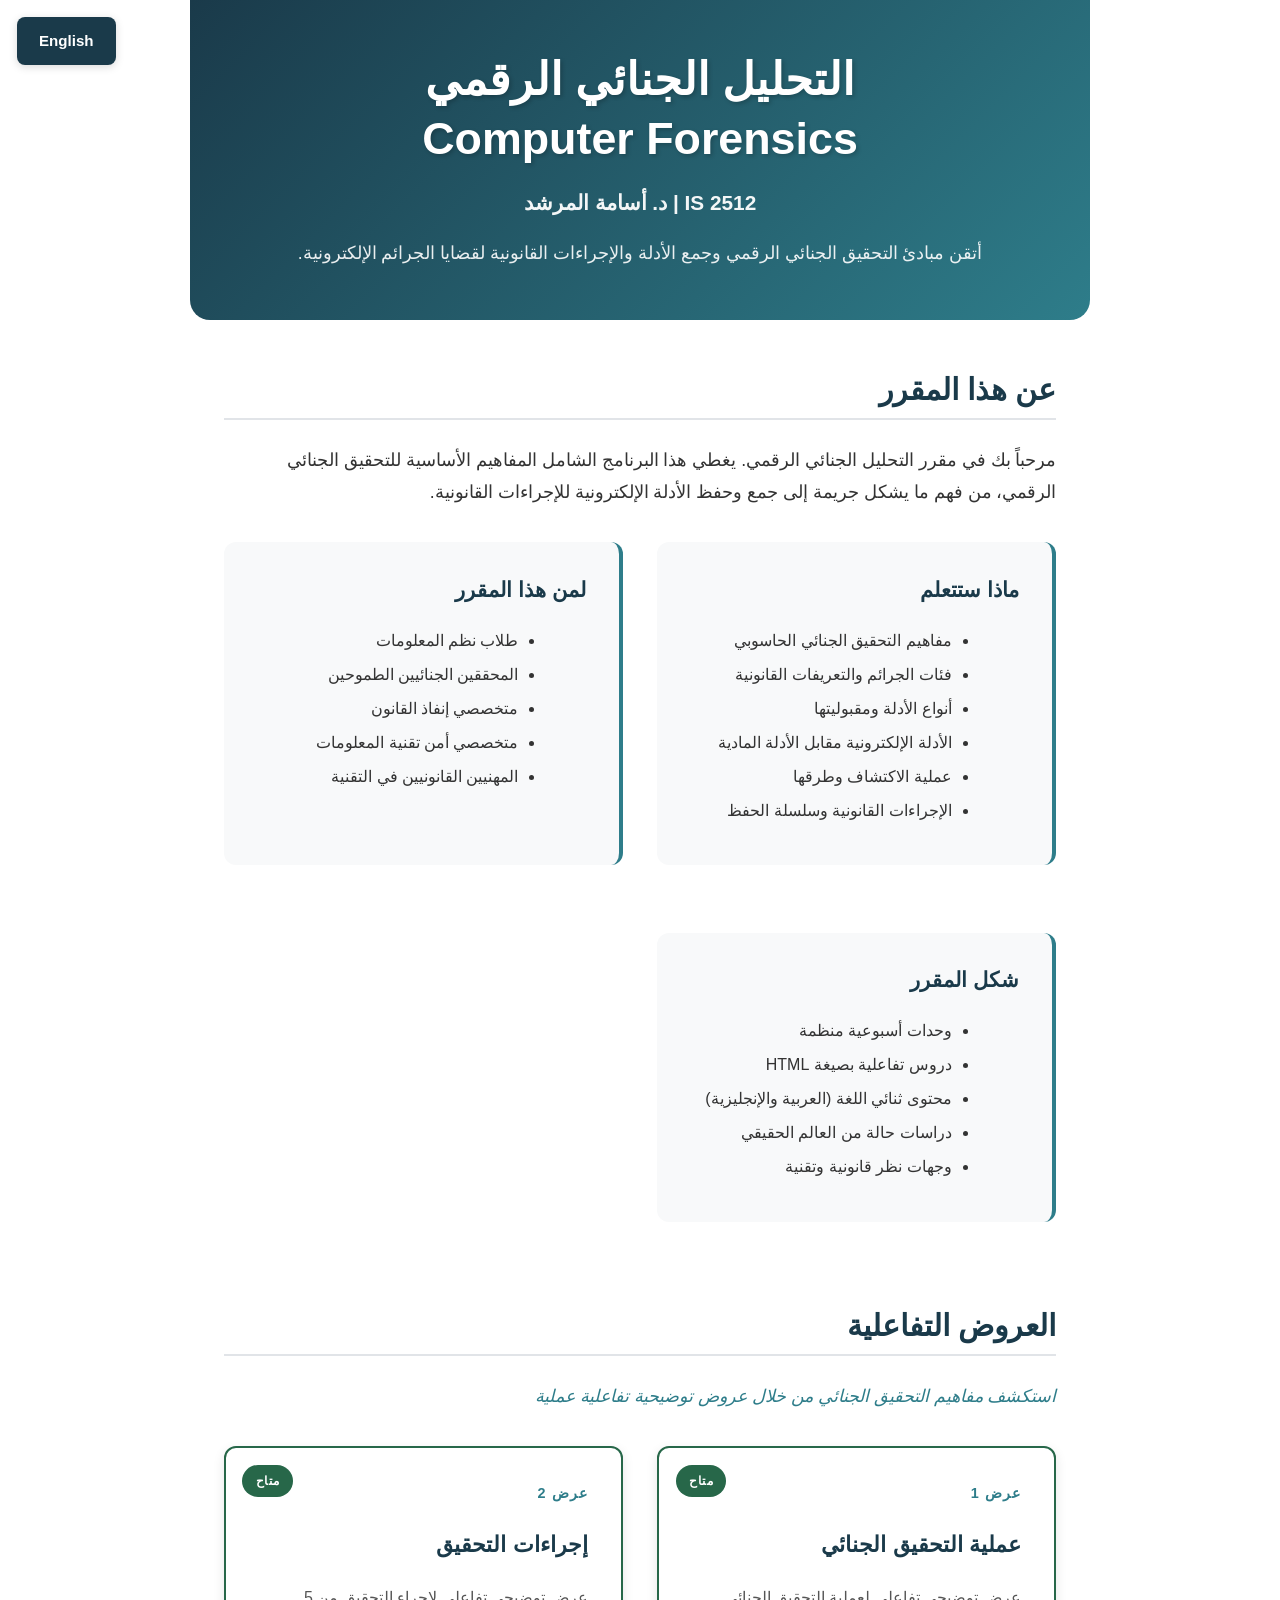
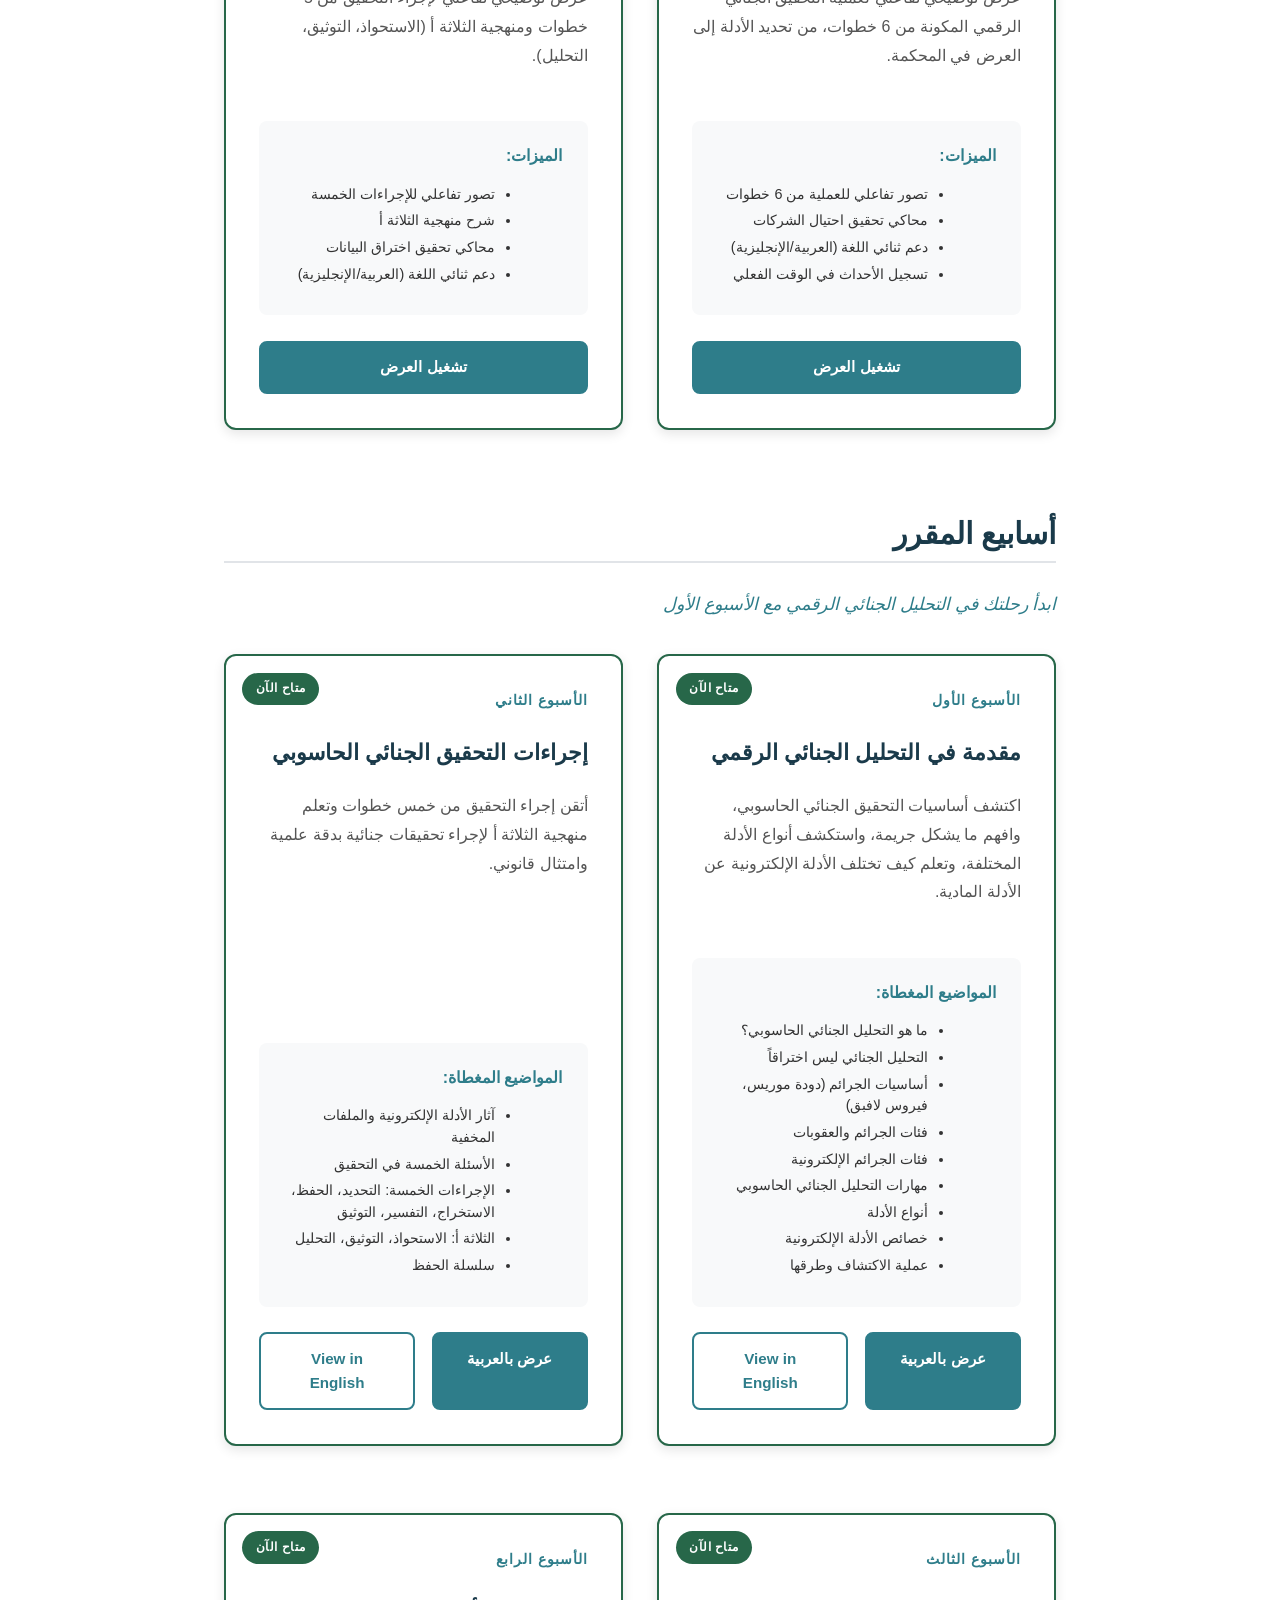
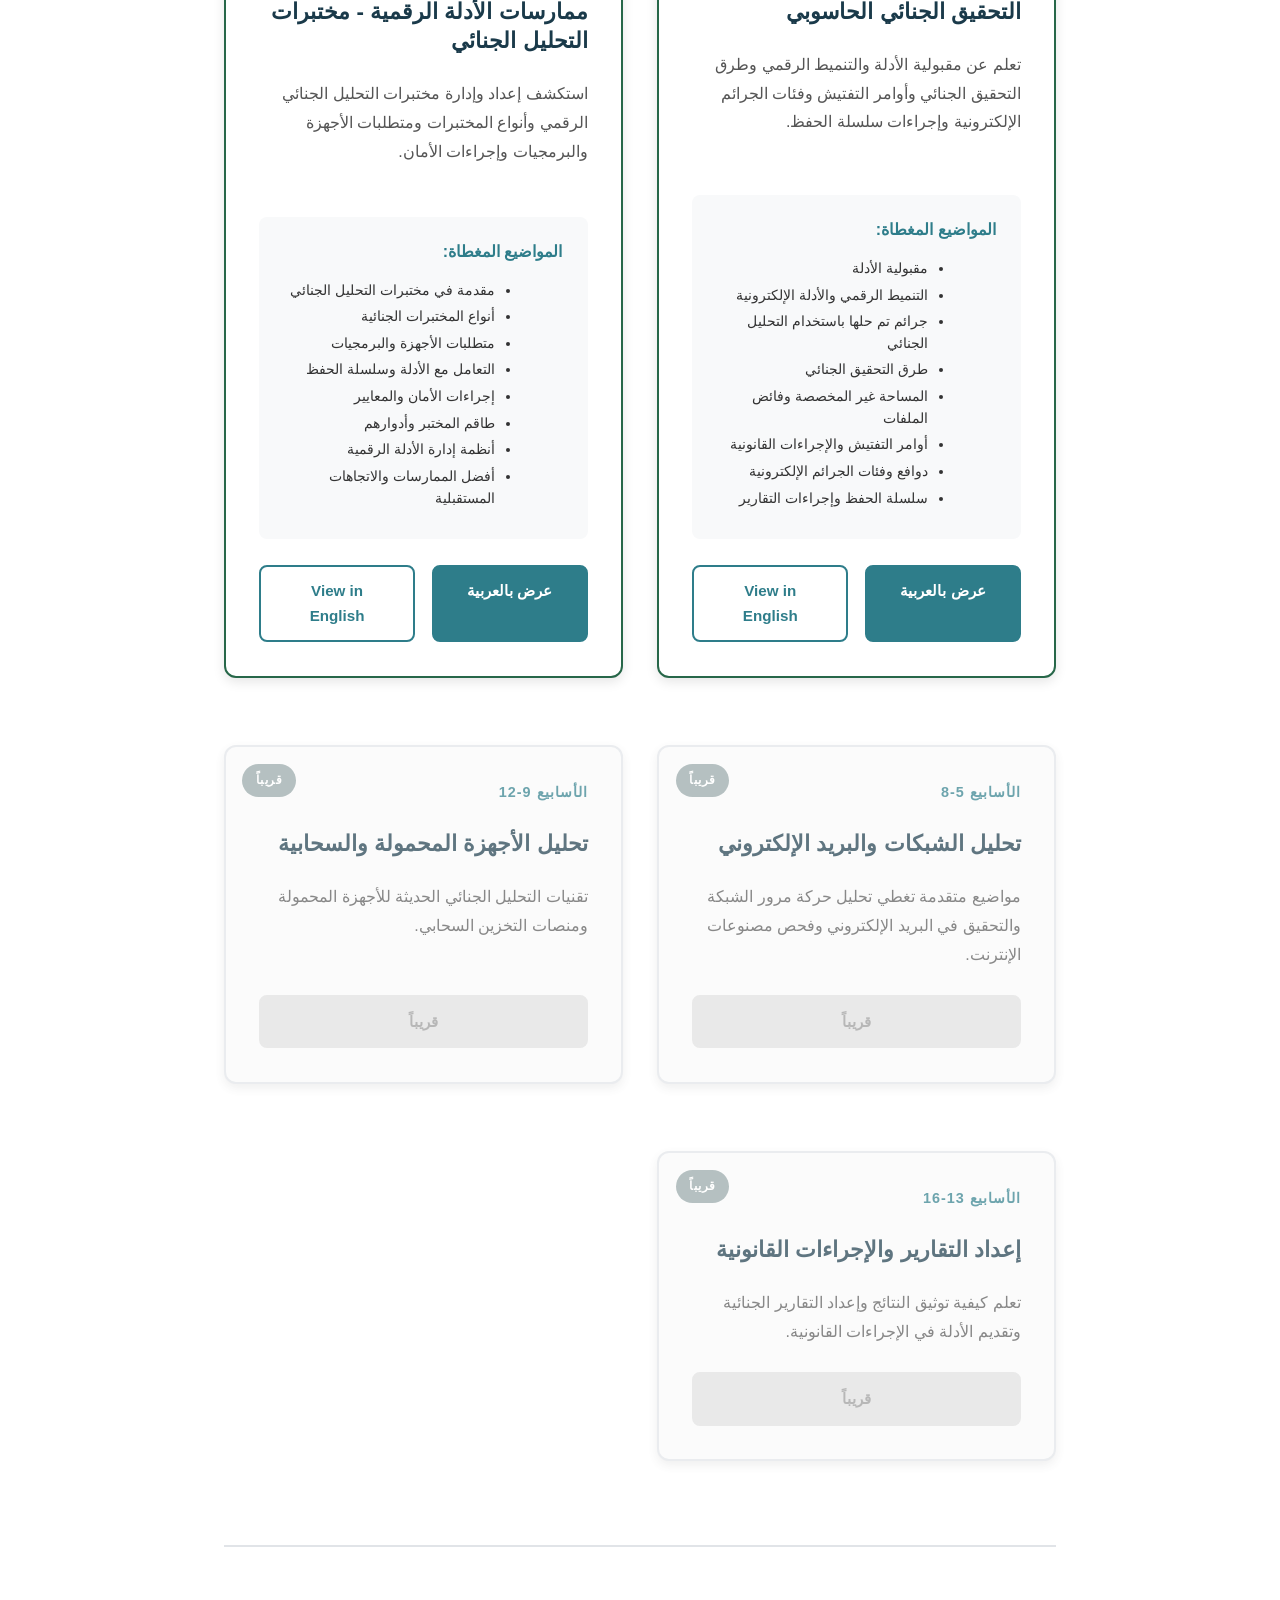
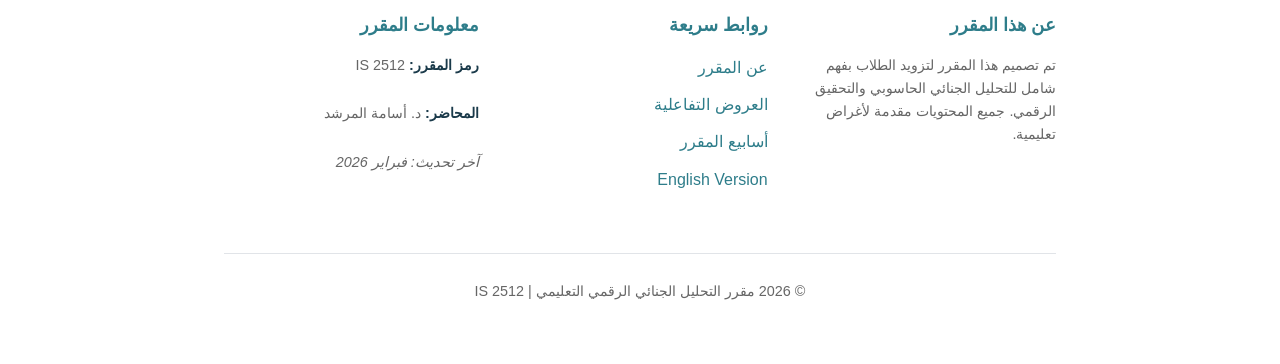
==== commit 9f907b3f: "Add Week 3 & 4: Forensic Investigation and Digital Evidence (EN + AR) Week 3: Admissibility of evide" ====
--- a/index_ar.html
+++ b/index_ar.html
@@ -207,58 +207,72 @@
                     </div>
                 </article>
 
-                <!-- Week 3 - Coming Soon -->
-                <article class="week-card coming-soon">
+                <!-- Week 3 - Available -->
+                <article class="week-card available">
                     <div class="week-number">الأسبوع الثالث</div>
-                    <span class="status-badge coming-soon">قريباً</span>
-
-                    <h3>تحليل أنظمة الملفات</h3>
-                    <p class="week-description">
-                        افهم كيف تخزن أنظمة الملفات المختلفة البيانات وكيفية
-                        تحليلها للحصول على أدلة جنائية.
+                    <span class="status-badge available">متاح الآن</span>
+
+                    <h3>التحقيق الجنائي الحاسوبي</h3>
+                    <p class="week-description">
+                        تعلم عن مقبولية الأدلة والتنميط الرقمي وطرق التحقيق الجنائي
+                        وأوامر التفتيش وفئات الجرائم الإلكترونية وإجراءات سلسلة الحفظ.
                     </p>
 
                     <div class="week-topics">
                         <h4>المواضيع المغطاة:</h4>
                         <ul>
-                            <li>نظام ملفات FAT</li>
-                            <li>نظام ملفات NTFS</li>
-                            <li>بيانات نظام الملفات الوصفية</li>
-                            <li>استرداد الملفات المحذوفة</li>
-                        </ul>
-                    </div>
-
-                    <div class="week-actions">
-                        <a href="#" class="btn btn-disabled">
-                            <span>قريباً</span>
-                        </a>
-                    </div>
-                </article>
-
-                <!-- Week 4 - Coming Soon -->
-                <article class="week-card coming-soon">
+                            <li>مقبولية الأدلة</li>
+                            <li>التنميط الرقمي والأدلة الإلكترونية</li>
+                            <li>جرائم تم حلها باستخدام التحليل الجنائي</li>
+                            <li>طرق التحقيق الجنائي</li>
+                            <li>المساحة غير المخصصة وفائض الملفات</li>
+                            <li>أوامر التفتيش والإجراءات القانونية</li>
+                            <li>دوافع وفئات الجرائم الإلكترونية</li>
+                            <li>سلسلة الحفظ وإجراءات التقارير</li>
+                        </ul>
+                    </div>
+
+                    <div class="week-actions">
+                        <a href="weeks/week3_ar.html" class="btn btn-primary">
+                            <span>عرض بالعربية</span>
+                        </a>
+                        <a href="weeks/week3.html" class="btn btn-secondary">
+                            <span>View in English</span>
+                        </a>
+                    </div>
+                </article>
+
+                <!-- Week 4 - Available -->
+                <article class="week-card available">
                     <div class="week-number">الأسبوع الرابع</div>
-                    <span class="status-badge coming-soon">قريباً</span>
-
-                    <h3>تحليل ويندوز الجنائي</h3>
-                    <p class="week-description">
-                        استكشف المصنوعات ومصادر الأدلة الخاصة بويندوز
-                        بما في ذلك السجل وسجلات الأحداث وملفات النظام.
+                    <span class="status-badge available">متاح الآن</span>
+
+                    <h3>ممارسات الأدلة الرقمية - مختبرات التحليل الجنائي</h3>
+                    <p class="week-description">
+                        استكشف إعداد وإدارة مختبرات التحليل الجنائي الرقمي
+                        وأنواع المختبرات ومتطلبات الأجهزة والبرمجيات وإجراءات الأمان.
                     </p>
 
                     <div class="week-topics">
                         <h4>المواضيع المغطاة:</h4>
                         <ul>
-                            <li>تحليل سجل ويندوز</li>
-                            <li>تحليل سجلات الأحداث</li>
-                            <li>مصنوعات نشاط المستخدم</li>
-                            <li>ملفات Prefetch</li>
-                        </ul>
-                    </div>
-
-                    <div class="week-actions">
-                        <a href="#" class="btn btn-disabled">
-                            <span>قريباً</span>
+                            <li>مقدمة في مختبرات التحليل الجنائي</li>
+                            <li>أنواع المختبرات الجنائية</li>
+                            <li>متطلبات الأجهزة والبرمجيات</li>
+                            <li>التعامل مع الأدلة وسلسلة الحفظ</li>
+                            <li>إجراءات الأمان والمعايير</li>
+                            <li>طاقم المختبر وأدوارهم</li>
+                            <li>أنظمة إدارة الأدلة الرقمية</li>
+                            <li>أفضل الممارسات والاتجاهات المستقبلية</li>
+                        </ul>
+                    </div>
+
+                    <div class="week-actions">
+                        <a href="weeks/week4_ar.html" class="btn btn-primary">
+                            <span>عرض بالعربية</span>
+                        </a>
+                        <a href="weeks/week4.html" class="btn btn-secondary">
+                            <span>View in English</span>
                         </a>
                     </div>
                 </article>
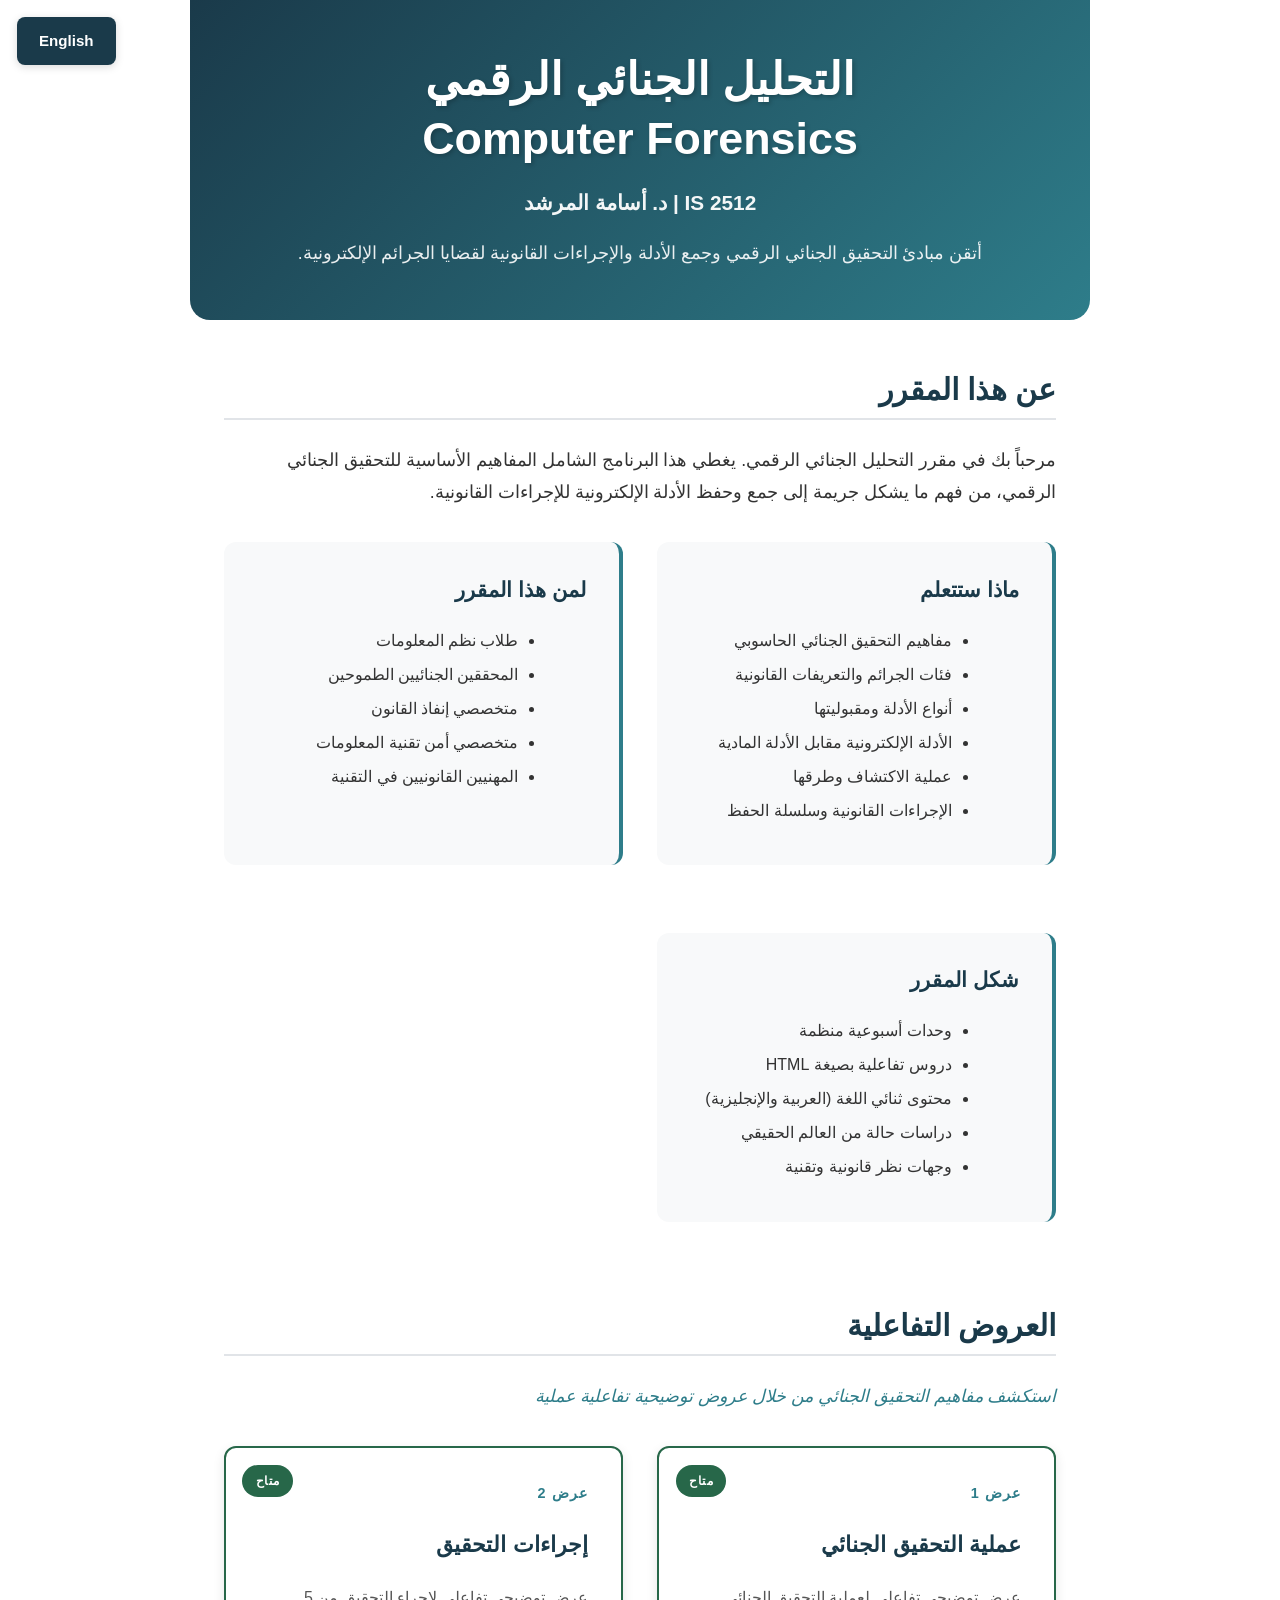
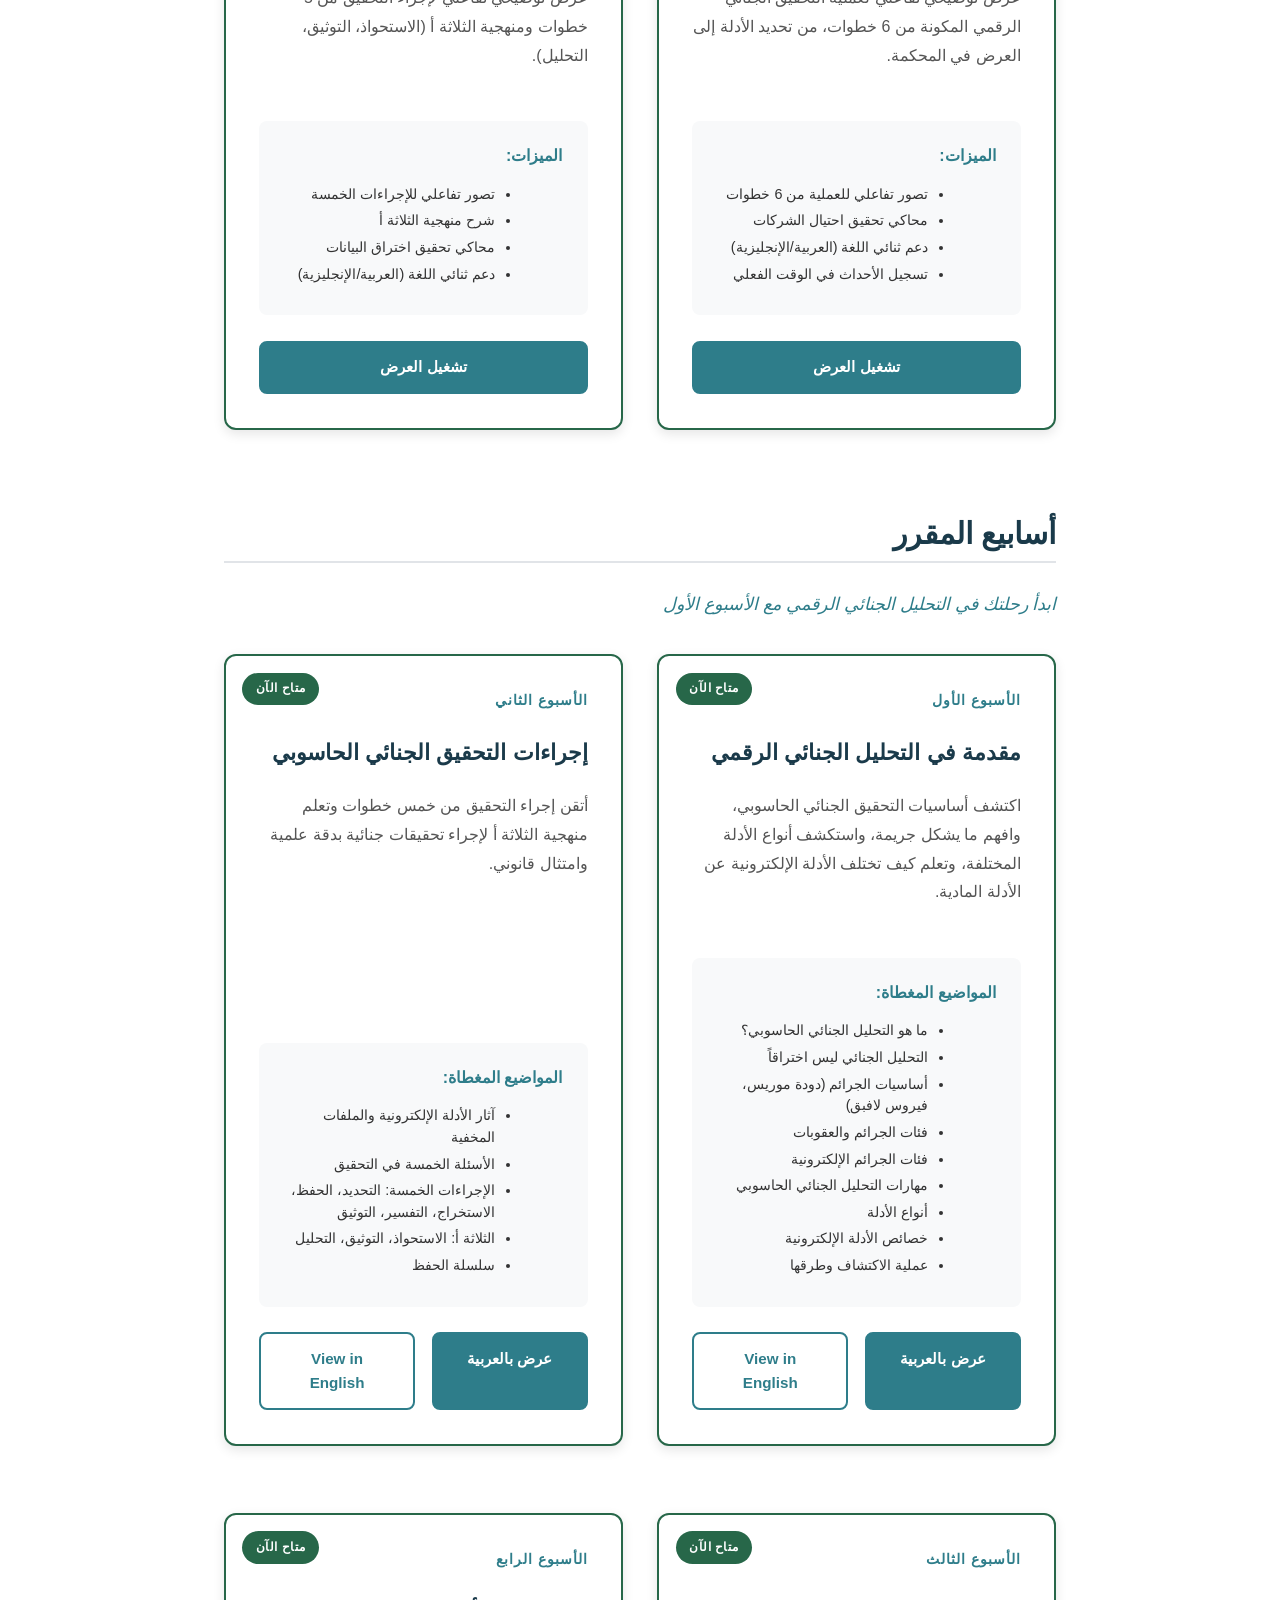
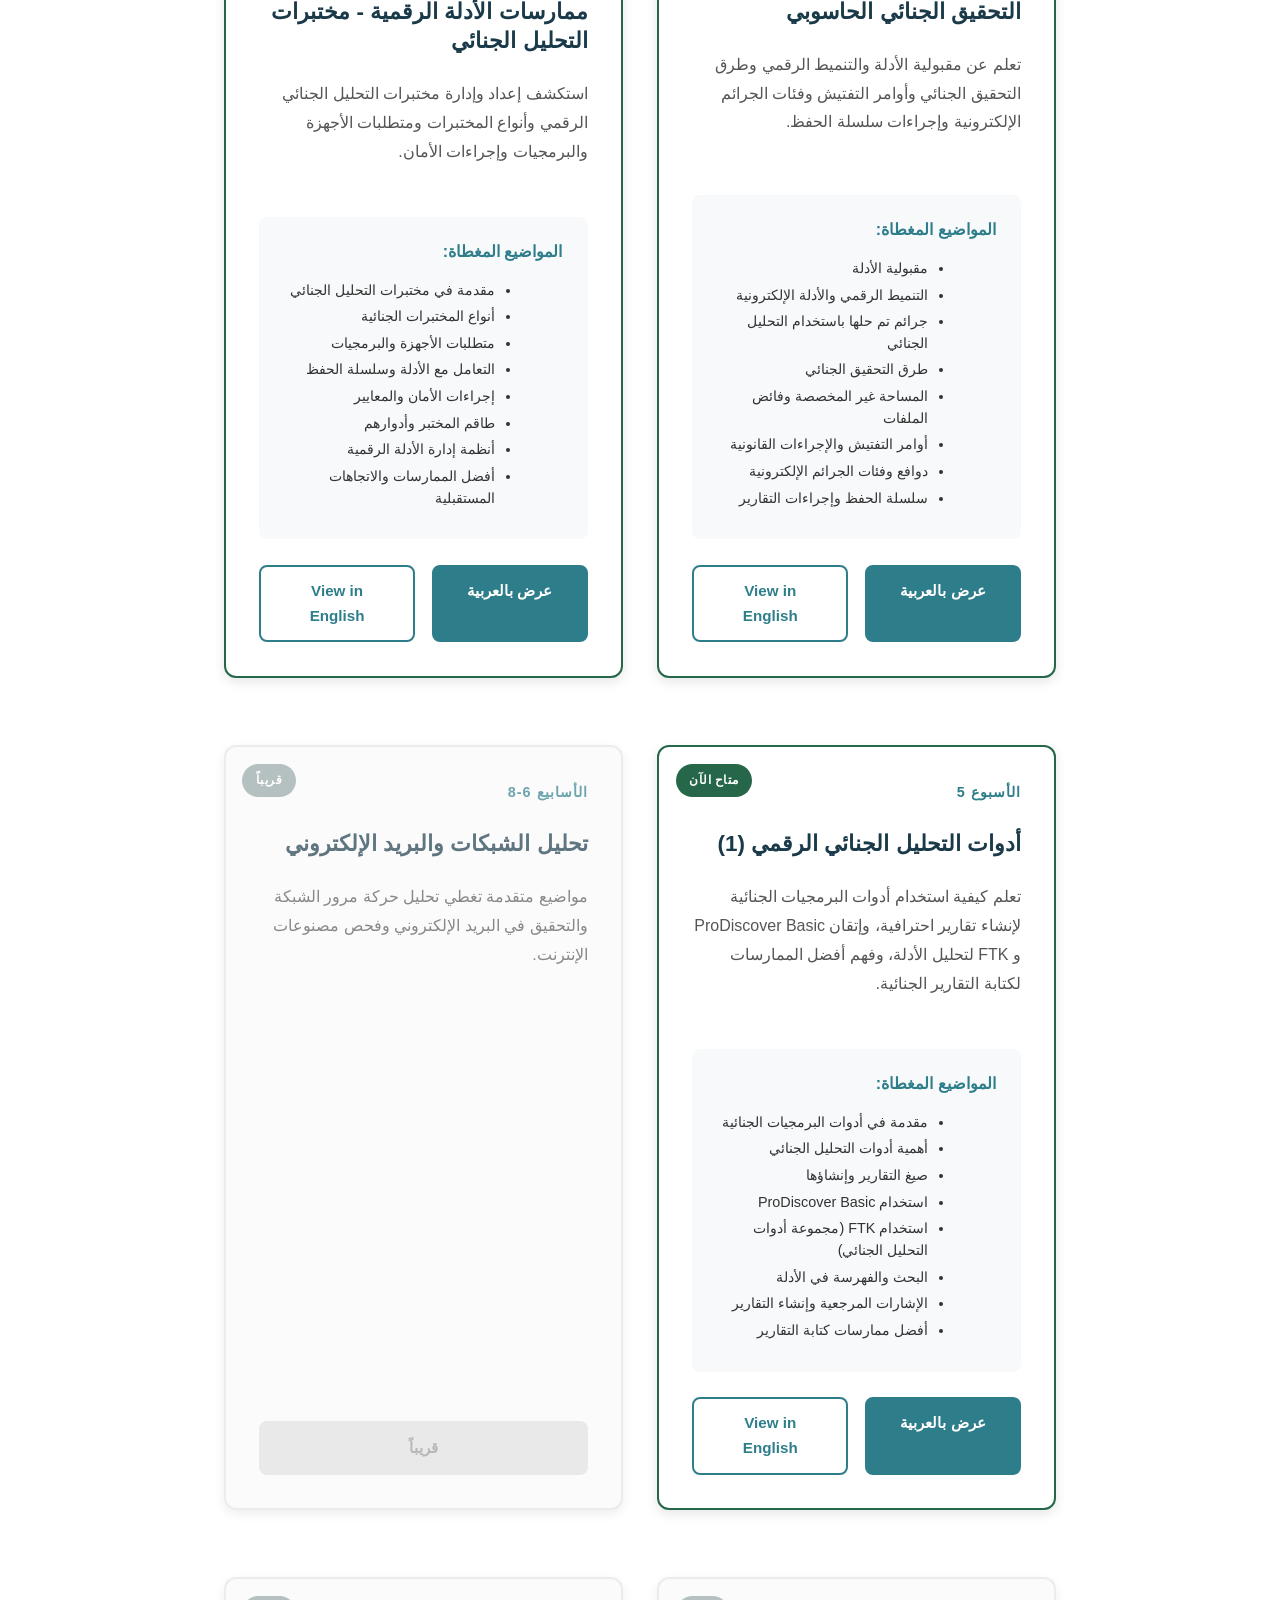
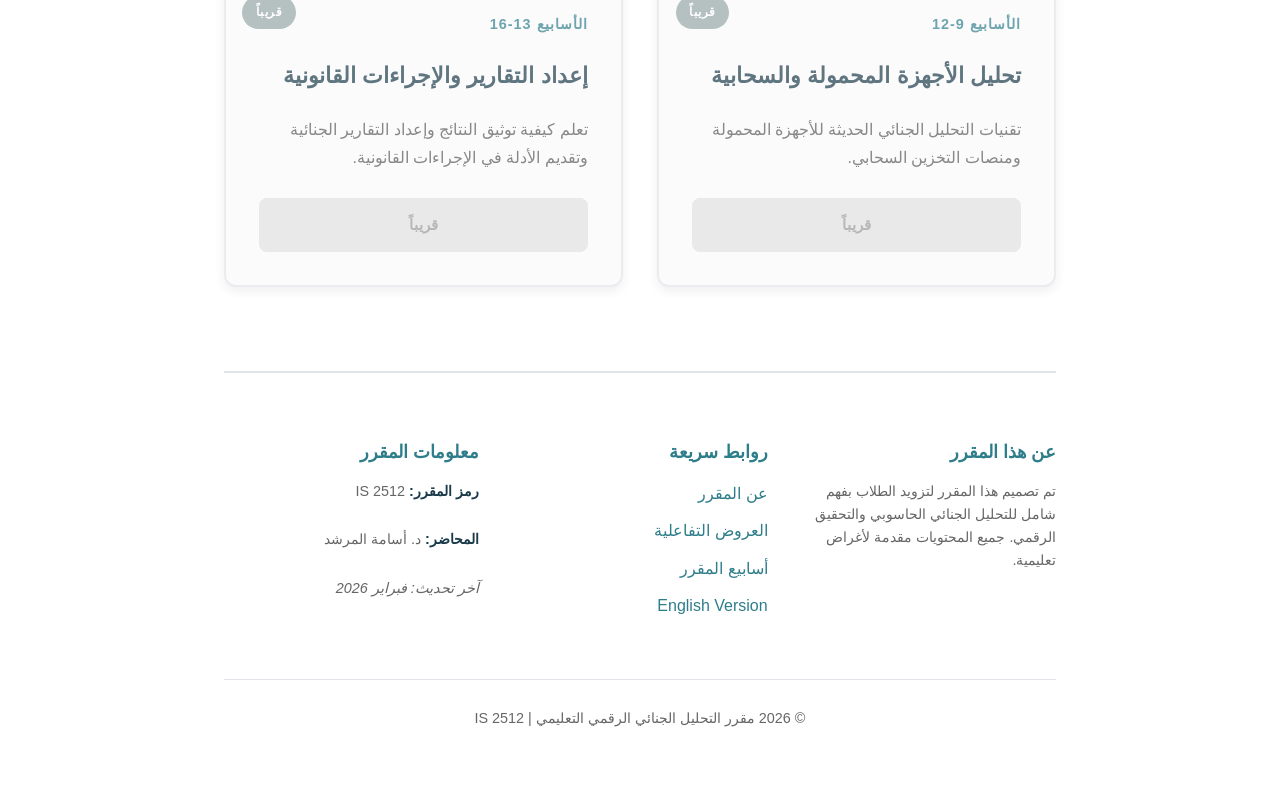
==== commit 6a96b5e7: "Add Week 5: Computer Forensics Tools (1) - Report Generation Add comprehensive HTML lesson covering " ====
--- a/index_ar.html
+++ b/index_ar.html
@@ -277,9 +277,45 @@
                     </div>
                 </article>
 
-                <!-- Weeks 5-16 Coming Soon (simplified) -->
+                <!-- Week 5 - Available -->
+                <article class="week-card available">
+                    <div class="week-number">الأسبوع 5</div>
+                    <span class="status-badge available">متاح الآن</span>
+
+                    <h3>أدوات التحليل الجنائي الرقمي (1)</h3>
+                    <p class="week-description">
+                        تعلم كيفية استخدام أدوات البرمجيات الجنائية لإنشاء تقارير احترافية،
+                        وإتقان ProDiscover Basic و FTK لتحليل الأدلة، وفهم
+                        أفضل الممارسات لكتابة التقارير الجنائية.
+                    </p>
+
+                    <div class="week-topics">
+                        <h4>المواضيع المغطاة:</h4>
+                        <ul>
+                            <li>مقدمة في أدوات البرمجيات الجنائية</li>
+                            <li>أهمية أدوات التحليل الجنائي</li>
+                            <li>صيغ التقارير وإنشاؤها</li>
+                            <li>استخدام ProDiscover Basic</li>
+                            <li>استخدام FTK (مجموعة أدوات التحليل الجنائي)</li>
+                            <li>البحث والفهرسة في الأدلة</li>
+                            <li>الإشارات المرجعية وإنشاء التقارير</li>
+                            <li>أفضل ممارسات كتابة التقارير</li>
+                        </ul>
+                    </div>
+
+                    <div class="week-actions">
+                        <a href="weeks/week5_ar.html" class="btn btn-primary">
+                            <span>عرض بالعربية</span>
+                        </a>
+                        <a href="weeks/week5.html" class="btn btn-secondary">
+                            <span>View in English</span>
+                        </a>
+                    </div>
+                </article>
+
+                <!-- Weeks 6-16 Coming Soon (simplified) -->
                 <article class="week-card coming-soon">
-                    <div class="week-number">الأسابيع 5-8</div>
+                    <div class="week-number">الأسابيع 6-8</div>
                     <span class="status-badge coming-soon">قريباً</span>
 
                     <h3>تحليل الشبكات والبريد الإلكتروني</h3>
